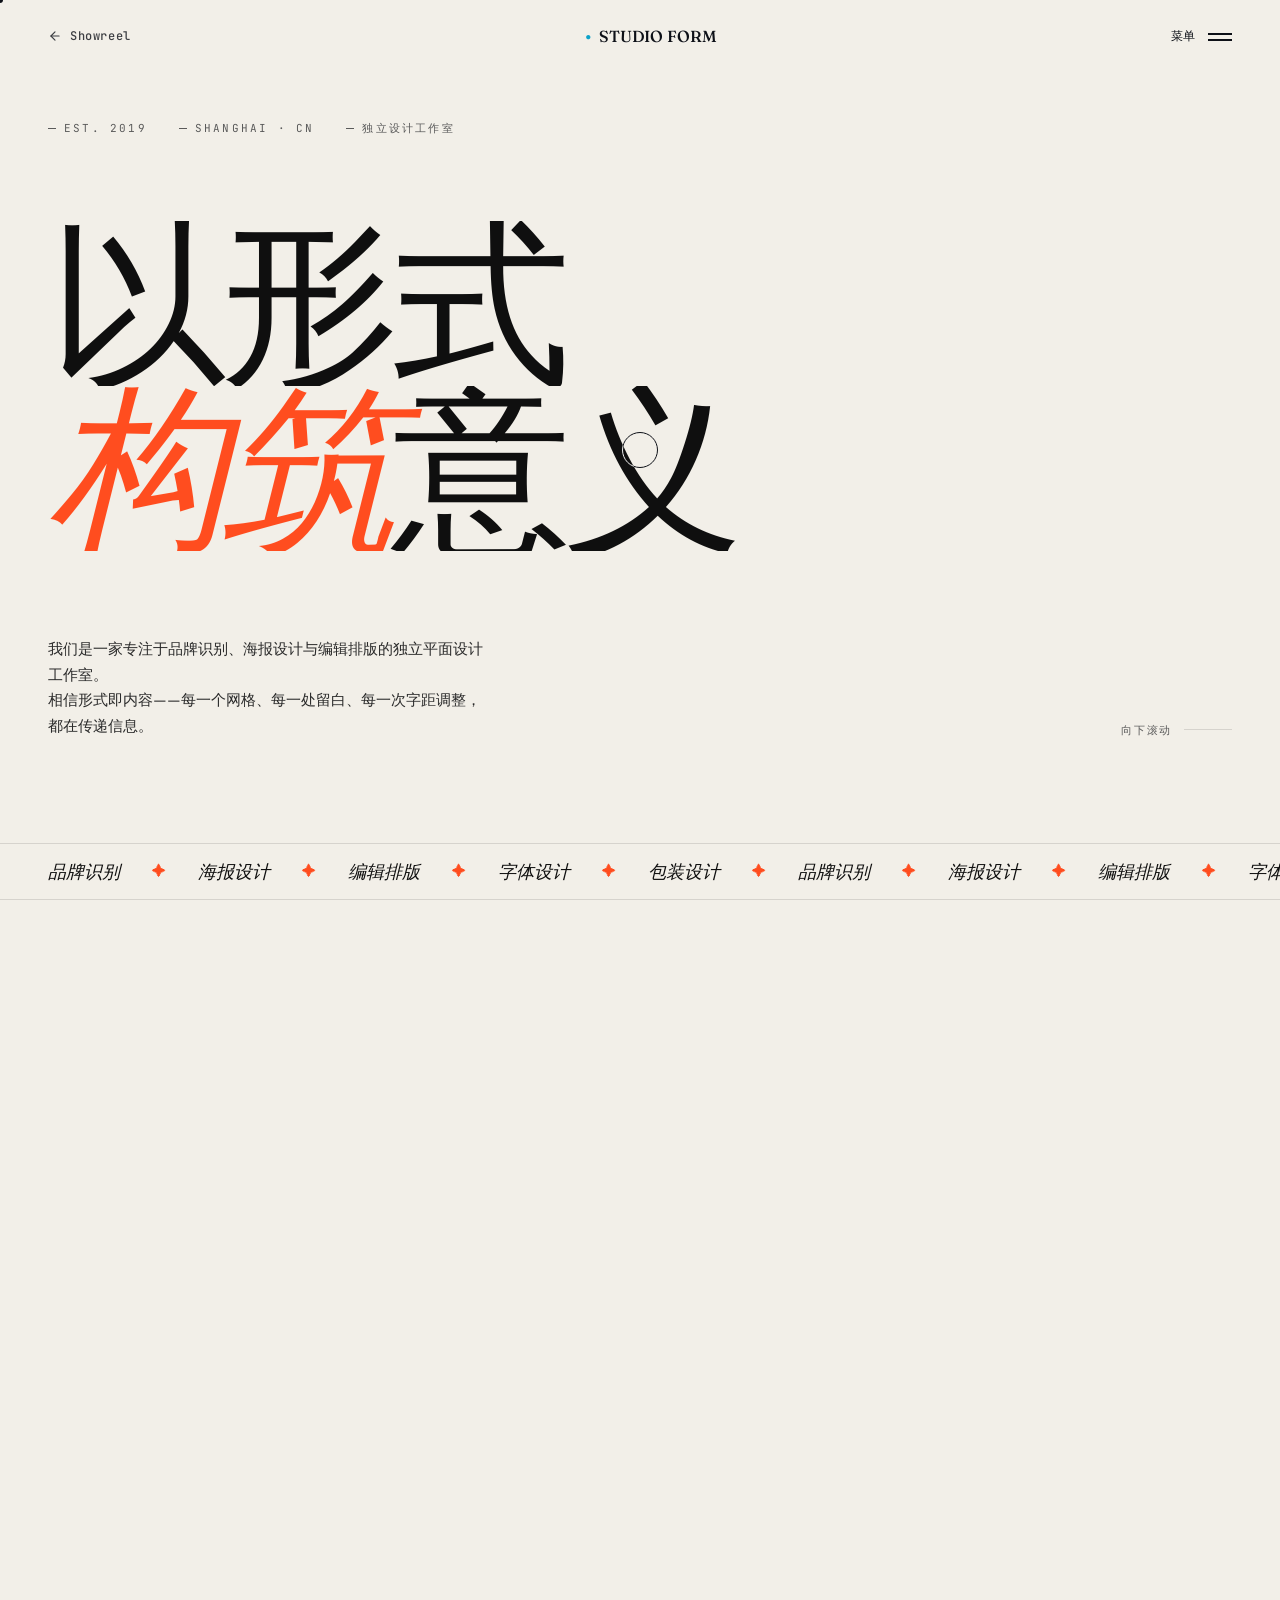
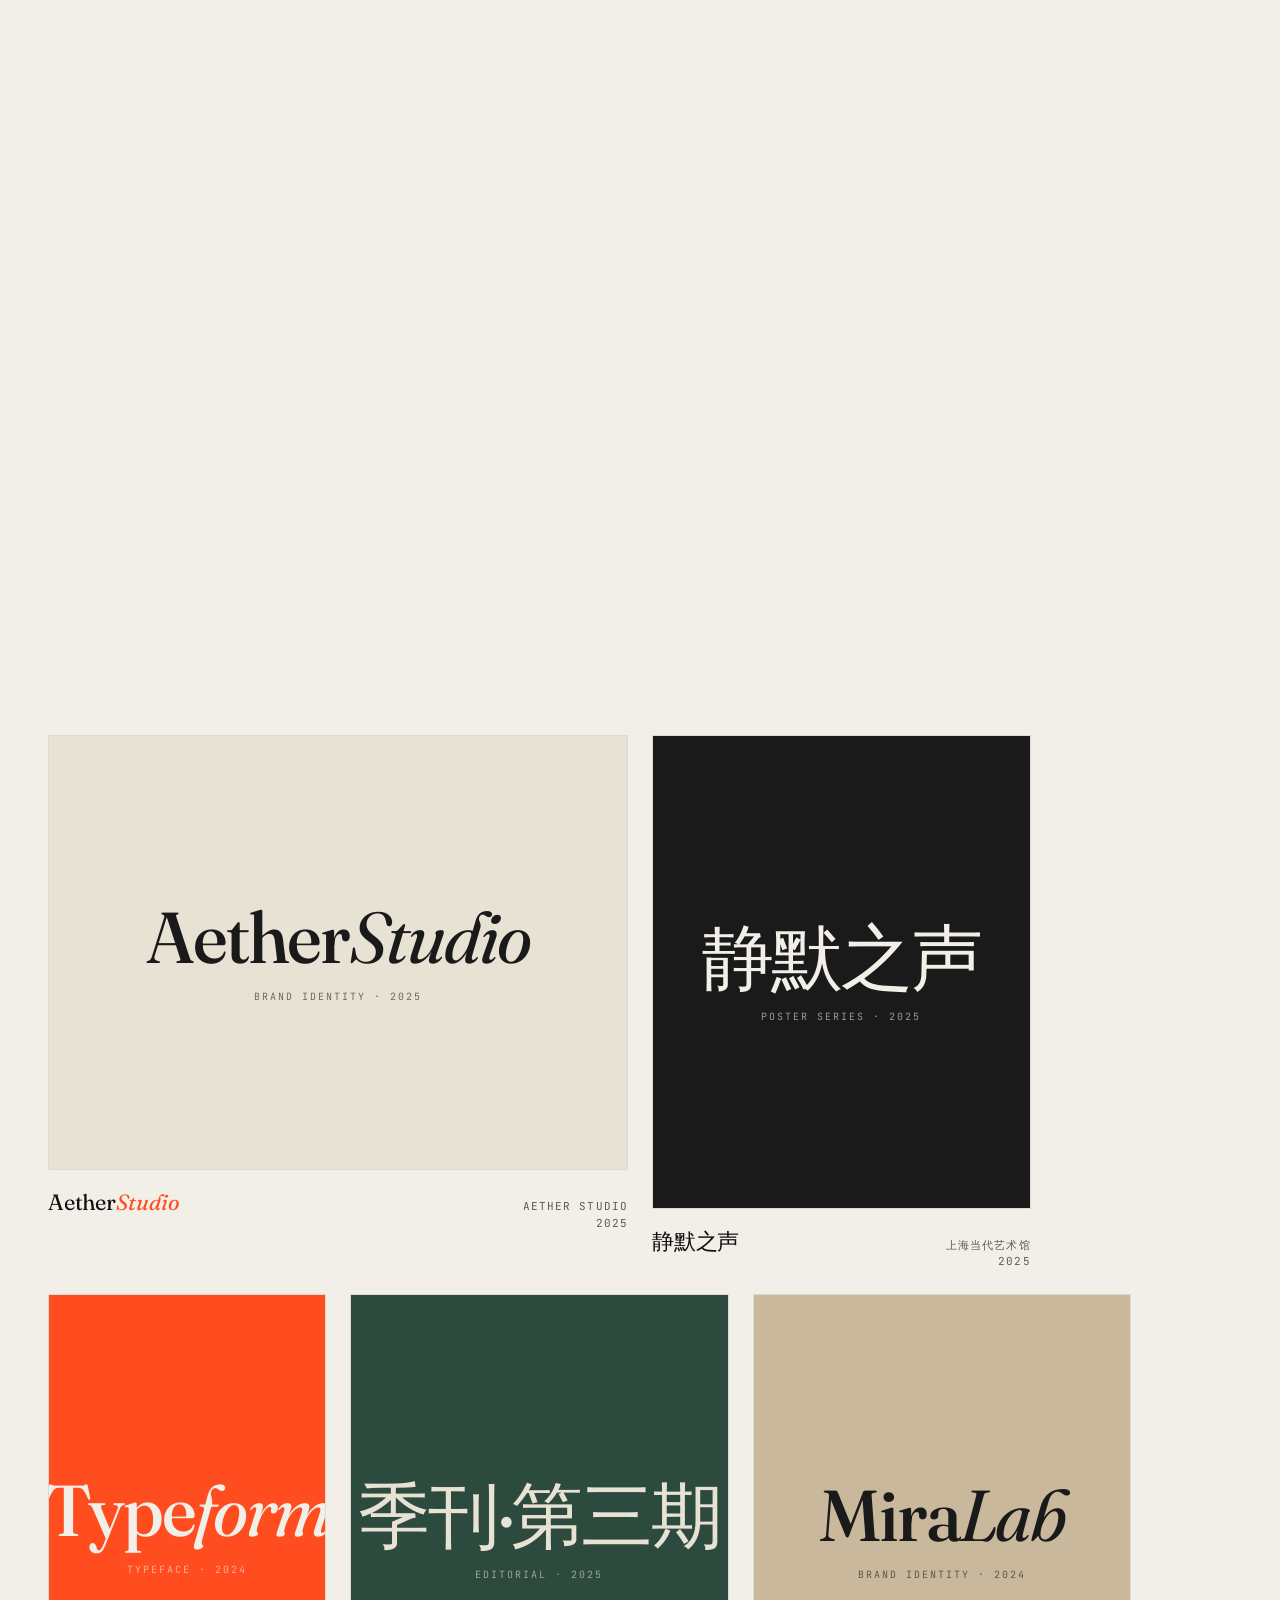
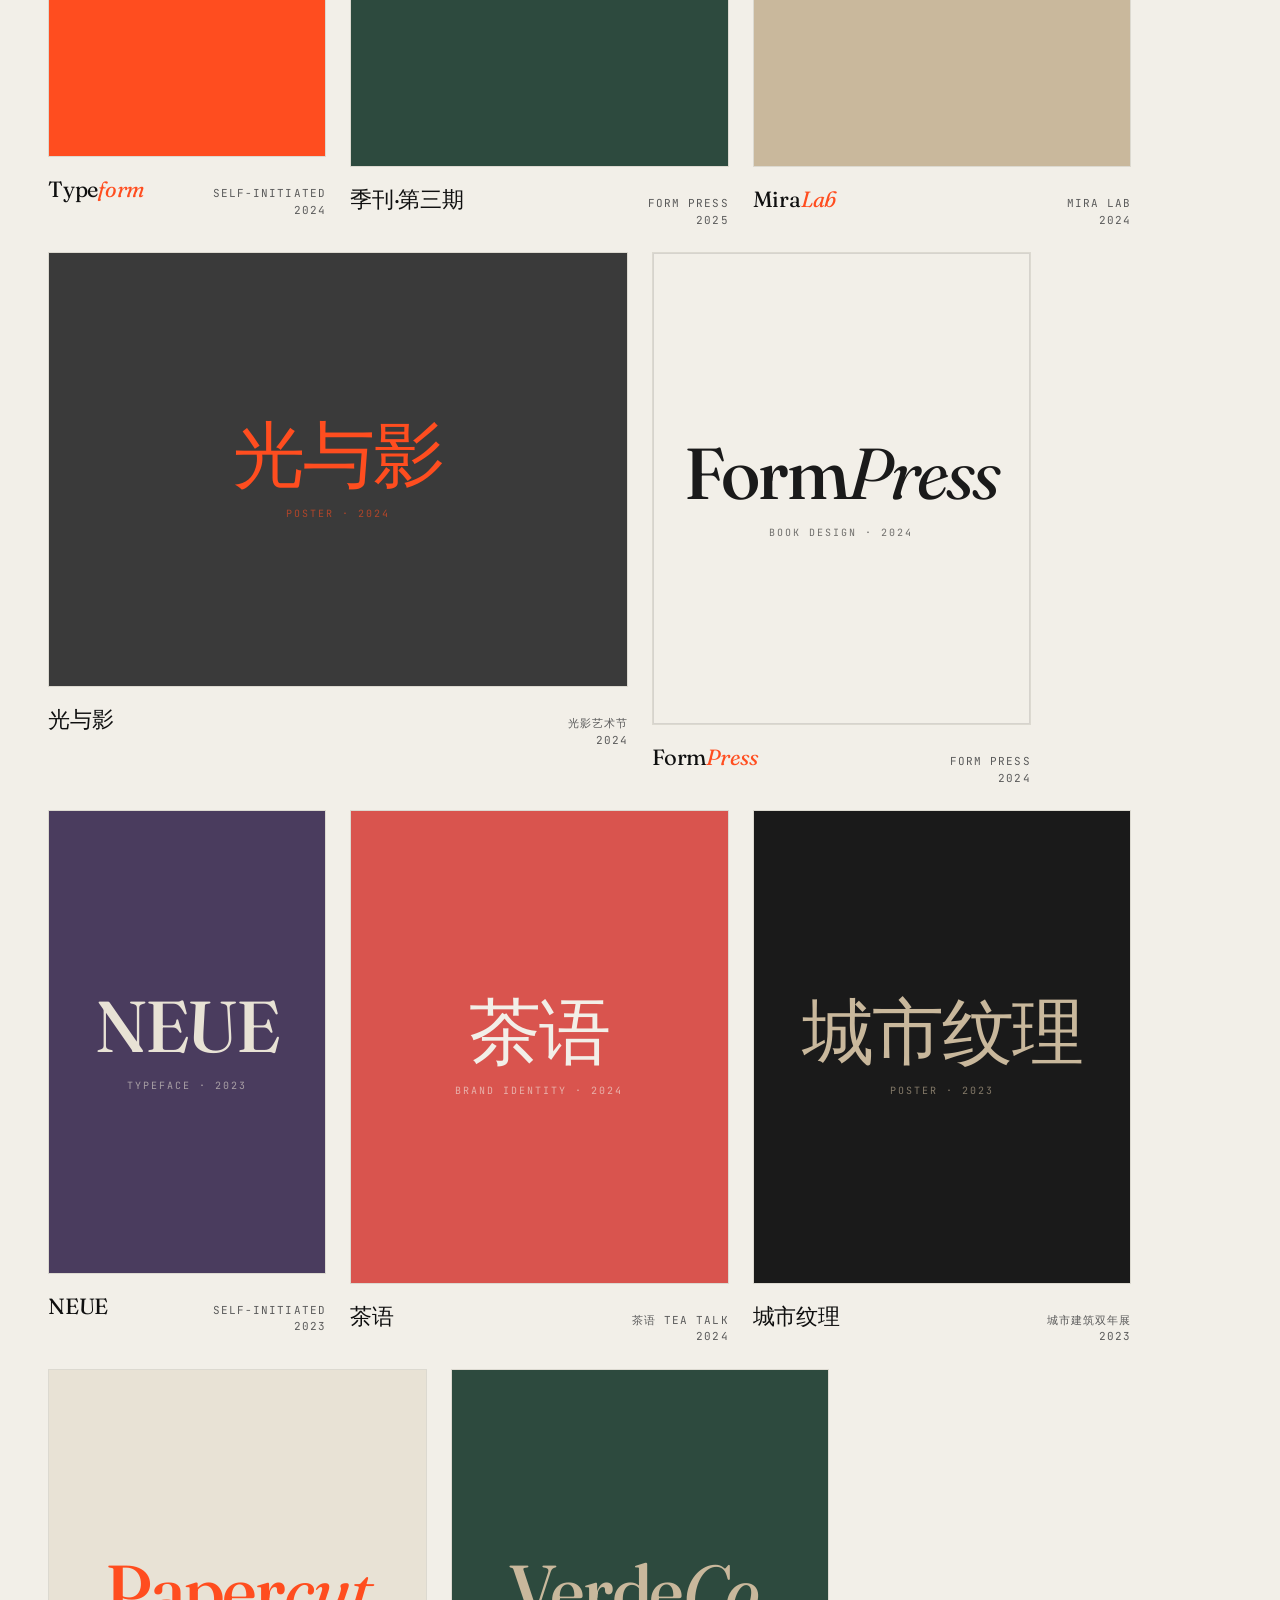
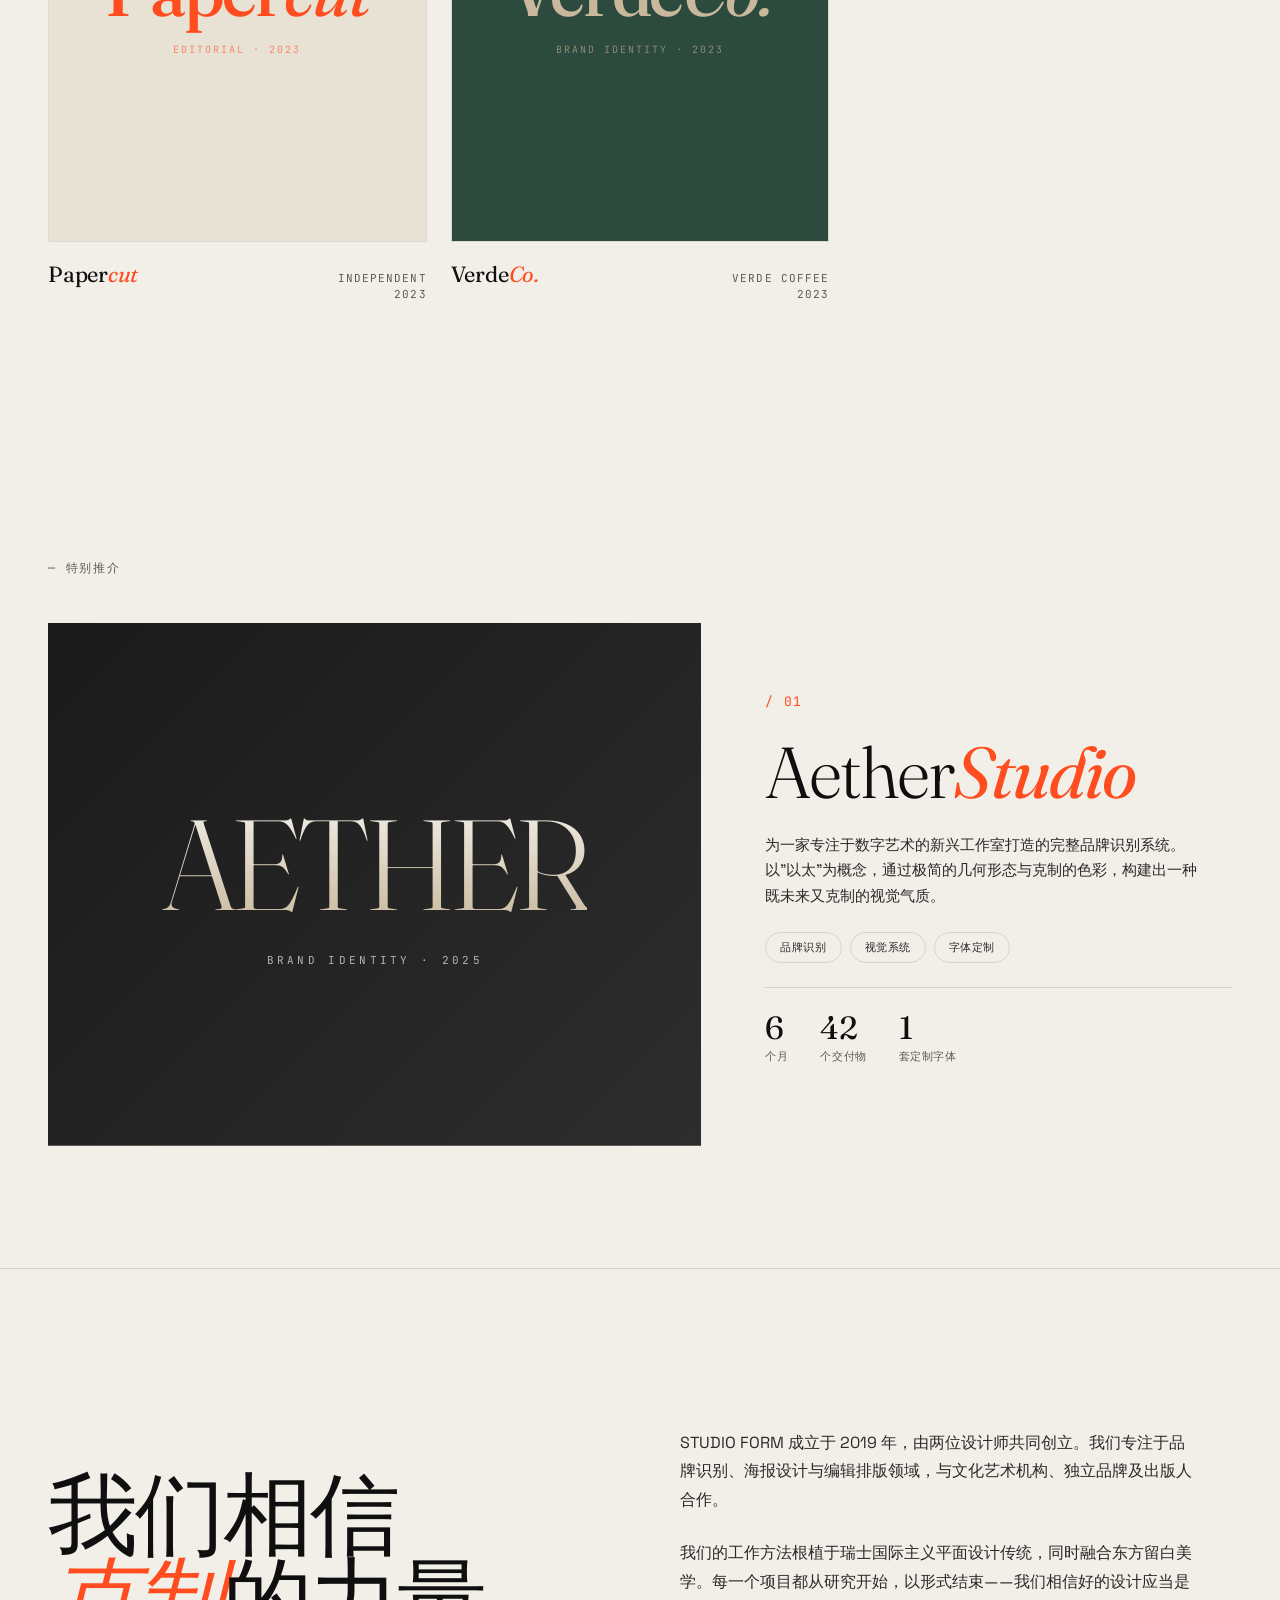
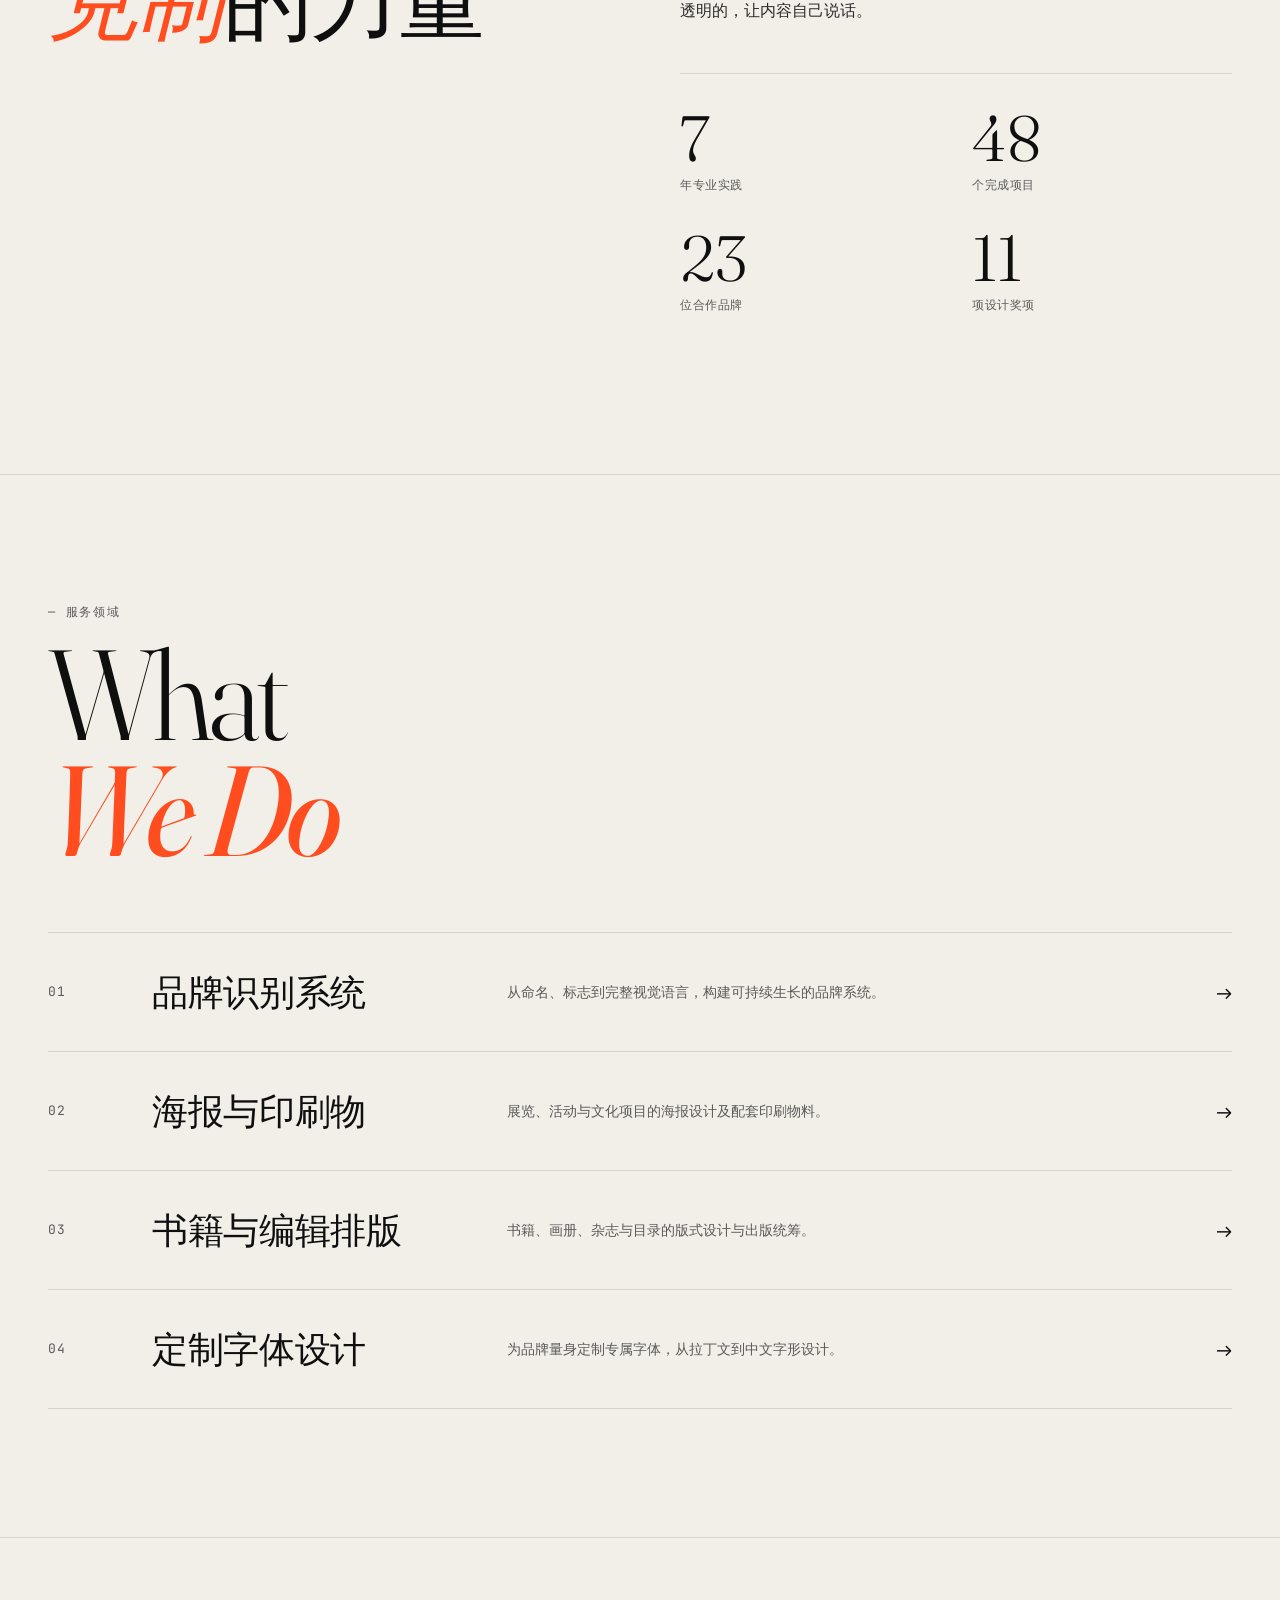
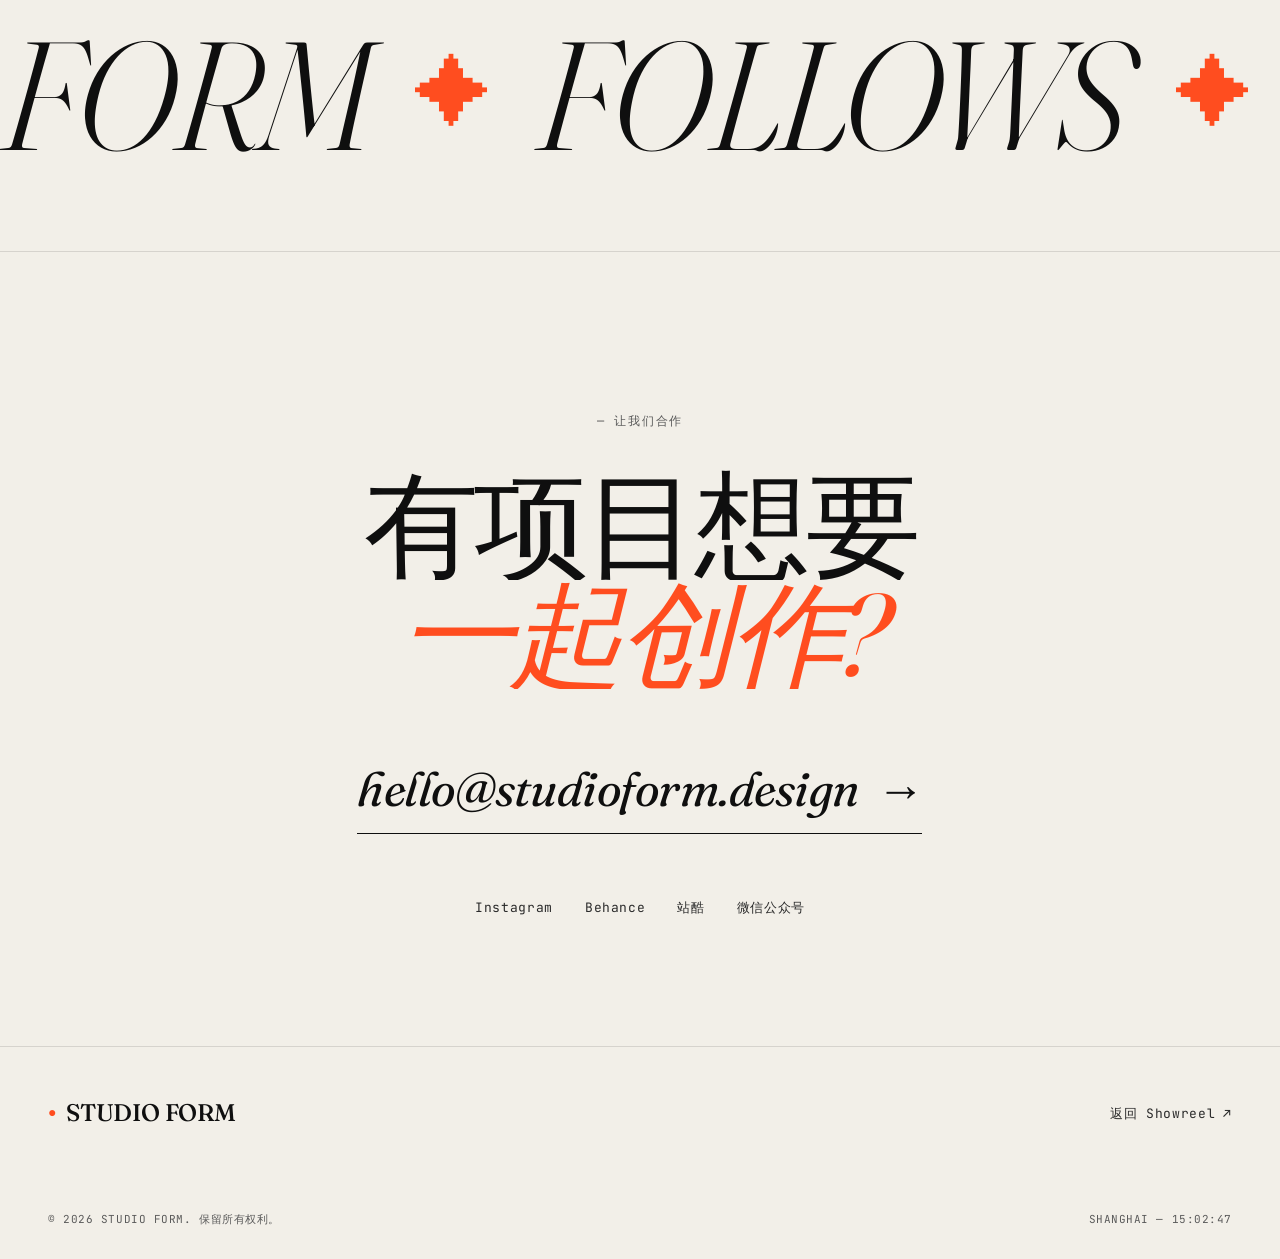
==== projects/02-graphic-design/index.html @ 30947cf0 "feat: add initial HTML structure and JavaScript for STUDIO FORM graphic design project" ====
<!DOCTYPE html>
<html lang="zh-CN">
<head>
  <meta charset="UTF-8">
  <meta name="viewport" content="width=device-width, initial-scale=1.0">
  <title>STUDIO FORM — 平面设计工作室</title>
  <meta name="description" content="STUDIO FORM 是一家专注于品牌识别、海报设计与编辑排版的独立平面设计工作室">

  <!-- Fonts -->
  <link rel="preconnect" href="https://fonts.googleapis.com">
  <link rel="preconnect" href="https://fonts.gstatic.com" crossorigin>
  <link href="https://fonts.googleapis.com/css2?family=Fraunces:ital,opsz,wght@0,9..144,300;0,9..144,400;0,9..144,500;0,9..144,600;0,9..144,700;0,9..144,900;1,9..144,400;1,9..144,500&family=Space+Grotesk:wght@300;400;500;600;700&family=JetBrains+Mono:wght@400;500&display=swap" rel="stylesheet">

  <!-- Styles -->
  <link rel="stylesheet" href="css/style.css">
</head>
<body>

  <!-- ============ Loader ============ -->
  <div class="loader" id="loader">
    <div class="loader__inner">
      <div class="loader__count" id="loaderCount">0</div>
      <div class="loader__label">STUDIO FORM</div>
    </div>
    <div class="loader__bar"><div class="loader__bar-fill" id="loaderBar"></div></div>
  </div>

  <!-- ============ Custom Cursor ============ -->
  <div class="cursor" id="cursor">
    <div class="cursor__dot"></div>
    <div class="cursor__ring" id="cursorRing"></div>
  </div>

  <!-- ============ Navigation ============ -->
  <nav class="nav" id="nav">
    <a href="../../index.html" class="nav__back" data-cursor="hover">
      <svg width="14" height="14" viewBox="0 0 24 24" fill="none" stroke="currentColor" stroke-width="2" stroke-linecap="round" stroke-linejoin="round">
        <path d="M19 12H5"/><path d="M12 19l-7-7 7-7"/>
      </svg>
      <span>Showreel</span>
    </a>
    <a href="#top" class="nav__logo" data-cursor="hover">
      <span class="nav__logo-mark">●</span>
      STUDIO FORM
    </a>
    <button class="nav__toggle" id="navToggle" data-cursor="hover" aria-label="菜单">
      <span class="nav__toggle-text" id="navToggleText">菜单</span>
      <span class="nav__toggle-icon">
        <span></span>
        <span></span>
      </span>
    </button>
  </nav>

  <!-- ============ Menu Overlay ============ -->
  <div class="menu" id="menu">
    <div class="menu__inner">
      <nav class="menu__nav">
        <a href="#top" class="menu__link" data-cursor="hover"><span class="menu__link-num">01</span><span class="menu__link-text">首页</span></a>
        <a href="#works" class="menu__link" data-cursor="hover"><span class="menu__link-num">02</span><span class="menu__link-text">作品</span></a>
        <a href="#about" class="menu__link" data-cursor="hover"><span class="menu__link-num">03</span><span class="menu__link-text">关于</span></a>
        <a href="#services" class="menu__link" data-cursor="hover"><span class="menu__link-num">04</span><span class="menu__link-text">服务</span></a>
        <a href="#contact" class="menu__link" data-cursor="hover"><span class="menu__link-num">05</span><span class="menu__link-text">联系</span></a>
      </nav>
      <div class="menu__footer">
        <div class="menu__col">
          <div class="menu__col-label">联系</div>
          <a href="mailto:hello@studioform.design" data-cursor="hover">hello@studioform.design</a>
          <a href="tel:+8613800000000" data-cursor="hover">+86 138 0000 0000</a>
        </div>
        <div class="menu__col">
          <div class="menu__col-label">社交</div>
          <a href="#" data-cursor="hover">Instagram</a>
          <a href="#" data-cursor="hover">Behance</a>
          <a href="#" data-cursor="hover">站酷</a>
        </div>
      </div>
    </div>
  </div>

  <main id="top">

    <!-- ============ Hero ============ -->
    <section class="hero">
      <div class="hero__meta">
        <span class="hero__meta-item">EST. 2019</span>
        <span class="hero__meta-item">SHANGHAI · CN</span>
        <span class="hero__meta-item">独立设计工作室</span>
      </div>
      <h1 class="hero__title">
        <span class="hero__line"><span class="reveal-text">以形式</span></span>
        <span class="hero__line"><span class="reveal-text"><em>构筑</em>意义</span></span>
      </h1>
      <div class="hero__bottom">
        <p class="hero__desc reveal-up">
          我们是一家专注于品牌识别、海报设计与编辑排版的独立平面设计工作室。<br>
          相信形式即内容——每一个网格、每一处留白、每一次字距调整，都在传递信息。
        </p>
        <div class="hero__scroll" data-cursor="hover">
          <span class="hero__scroll-text">向下滚动</span>
          <span class="hero__scroll-line"></span>
        </div>
      </div>
      <div class="hero__ticker">
        <div class="ticker__track">
          <span class="ticker__item">品牌识别</span><span class="ticker__dot">✦</span>
          <span class="ticker__item">海报设计</span><span class="ticker__dot">✦</span>
          <span class="ticker__item">编辑排版</span><span class="ticker__dot">✦</span>
          <span class="ticker__item">字体设计</span><span class="ticker__dot">✦</span>
          <span class="ticker__item">包装设计</span><span class="ticker__dot">✦</span>
          <span class="ticker__item">品牌识别</span><span class="ticker__dot">✦</span>
          <span class="ticker__item">海报设计</span><span class="ticker__dot">✦</span>
          <span class="ticker__item">编辑排版</span><span class="ticker__dot">✦</span>
          <span class="ticker__item">字体设计</span><span class="ticker__dot">✦</span>
          <span class="ticker__item">包装设计</span><span class="ticker__dot">✦</span>
        </div>
      </div>
    </section>

    <!-- ============ Intro / Manifesto ============ -->
    <section class="manifesto">
      <div class="manifesto__label reveal-up">— 设计宣言</div>
      <p class="manifesto__text">
        <span class="reveal-line">设计不是装饰，而是</span>
        <span class="reveal-line"><em>解决问题的过程</em>。</span>
        <span class="reveal-line">我们用克制的形式、精确的</span>
        <span class="reveal-line">排版与诚实的材料，</span>
        <span class="reveal-line">为每一个品牌找到</span>
        <span class="reveal-line">属于自己的<em>视觉语言</em>。</span>
      </p>
    </section>

    <!-- ============ Works ============ -->
    <section id="works" class="works">
      <div class="works__header">
        <div class="works__title-wrap">
          <span class="works__label reveal-up">— 精选作品</span>
          <h2 class="works__title reveal-up">Selected<br><em>Works</em></h2>
        </div>
        <div class="works__count reveal-up">
          <span class="works__count-num" data-count="48">0</span>
          <span class="works__count-label">个项目<br>2019—2026</span>
        </div>
      </div>

      <div class="filter-bar reveal-up">
        <button class="filter-btn active" data-filter="all" data-cursor="hover">全部 <span class="filter-btn__num">12</span></button>
        <button class="filter-btn" data-filter="branding" data-cursor="hover">品牌识别 <span class="filter-btn__num">4</span></button>
        <button class="filter-btn" data-filter="poster" data-cursor="hover">海报设计 <span class="filter-btn__num">3</span></button>
        <button class="filter-btn" data-filter="editorial" data-cursor="hover">编辑排版 <span class="filter-btn__num">3</span></button>
        <button class="filter-btn" data-filter="type" data-cursor="hover">字体设计 <span class="filter-btn__num">2</span></button>
      </div>

      <div class="works__grid" id="worksGrid">
        <!-- Cards injected by JS -->
      </div>
    </section>

    <!-- ============ Featured Project ============ -->
    <section class="featured">
      <div class="featured__label reveal-up">— 特别推介</div>
      <div class="featured__main">
        <div class="featured__visual reveal-up" data-parallax>
          <div class="featured__visual-inner" data-cursor="view">
            <span class="featured__visual-text">AETHER</span>
            <span class="featured__visual-sub">BRAND IDENTITY · 2025</span>
          </div>
        </div>
        <div class="featured__info">
          <span class="featured__num reveal-up">/ 01</span>
          <h3 class="featured__title reveal-up">Aether<em>Studio</em></h3>
          <p class="featured__desc reveal-up">
            为一家专注于数字艺术的新兴工作室打造的完整品牌识别系统。以"以太"为概念，通过极简的几何形态与克制的色彩，构建出一种既未来又克制的视觉气质。
          </p>
          <div class="featured__tags reveal-up">
            <span>品牌识别</span>
            <span>视觉系统</span>
            <span>字体定制</span>
          </div>
          <div class="featured__stats reveal-up">
            <div class="featured__stat">
              <span class="featured__stat-num" data-count="6">0</span>
              <span class="featured__stat-label">个月</span>
            </div>
            <div class="featured__stat">
              <span class="featured__stat-num" data-count="42">0</span>
              <span class="featured__stat-label">个交付物</span>
            </div>
            <div class="featured__stat">
              <span class="featured__stat-num" data-count="1">0</span>
              <span class="featured__stat-label">套定制字体</span>
            </div>
          </div>
        </div>
      </div>
    </section>

    <!-- ============ About ============ -->
    <section id="about" class="about">
      <div class="about__grid">
        <div class="about__left">
          <span class="about__label reveal-up">— 关于工作室</span>
          <h2 class="about__title reveal-up">我们相信<br><em>克制</em>的力量</h2>
        </div>
        <div class="about__right">
          <p class="about__text reveal-up">
            STUDIO FORM 成立于 2019 年，由两位设计师共同创立。我们专注于品牌识别、海报设计与编辑排版领域，与文化艺术机构、独立品牌及出版人合作。
          </p>
          <p class="about__text reveal-up">
            我们的工作方法根植于瑞士国际主义平面设计传统，同时融合东方留白美学。每一个项目都从研究开始，以形式结束——我们相信好的设计应当是透明的，让内容自己说话。
          </p>
          <div class="about__stats">
            <div class="about__stat reveal-up">
              <span class="about__stat-num" data-count="7">0</span>
              <span class="about__stat-label">年专业实践</span>
            </div>
            <div class="about__stat reveal-up">
              <span class="about__stat-num" data-count="48">0</span>
              <span class="about__stat-label">个完成项目</span>
            </div>
            <div class="about__stat reveal-up">
              <span class="about__stat-num" data-count="23">0</span>
              <span class="about__stat-label">位合作品牌</span>
            </div>
            <div class="about__stat reveal-up">
              <span class="about__stat-num" data-count="11">0</span>
              <span class="about__stat-label">项设计奖项</span>
            </div>
          </div>
        </div>
      </div>
    </section>

    <!-- ============ Services ============ -->
    <section id="services" class="services">
      <div class="services__header">
        <span class="services__label reveal-up">— 服务领域</span>
        <h2 class="services__title reveal-up">What<br><em>We Do</em></h2>
      </div>
      <div class="services__list">
        <div class="service-item reveal-up" data-cursor="hover">
          <span class="service-item__num">01</span>
          <h3 class="service-item__title">品牌识别系统</h3>
          <p class="service-item__desc">从命名、标志到完整视觉语言，构建可持续生长的品牌系统。</p>
          <span class="service-item__arrow">→</span>
        </div>
        <div class="service-item reveal-up" data-cursor="hover">
          <span class="service-item__num">02</span>
          <h3 class="service-item__title">海报与印刷物</h3>
          <p class="service-item__desc">展览、活动与文化项目的海报设计及配套印刷物料。</p>
          <span class="service-item__arrow">→</span>
        </div>
        <div class="service-item reveal-up" data-cursor="hover">
          <span class="service-item__num">03</span>
          <h3 class="service-item__title">书籍与编辑排版</h3>
          <p class="service-item__desc">书籍、画册、杂志与目录的版式设计与出版统筹。</p>
          <span class="service-item__arrow">→</span>
        </div>
        <div class="service-item reveal-up" data-cursor="hover">
          <span class="service-item__num">04</span>
          <h3 class="service-item__title">定制字体设计</h3>
          <p class="service-item__desc">为品牌量身定制专属字体，从拉丁文到中文字形设计。</p>
          <span class="service-item__arrow">→</span>
        </div>
      </div>
    </section>

    <!-- ============ Marquee Big ============ -->
    <section class="big-marquee">
      <div class="big-marquee__track">
        <span class="big-marquee__item">FORM</span>
        <span class="big-marquee__star">✦</span>
        <span class="big-marquee__item">FOLLOWS</span>
        <span class="big-marquee__star">✦</span>
        <span class="big-marquee__item">FUNCTION</span>
        <span class="big-marquee__star">✦</span>
        <span class="big-marquee__item">FORM</span>
        <span class="big-marquee__star">✦</span>
        <span class="big-marquee__item">FOLLOWS</span>
        <span class="big-marquee__star">✦</span>
        <span class="big-marquee__item">FUNCTION</span>
        <span class="big-marquee__star">✦</span>
      </div>
    </section>

    <!-- ============ Contact ============ -->
    <section id="contact" class="contact">
      <span class="contact__label reveal-up">— 让我们合作</span>
      <h2 class="contact__title">
        <span class="reveal-line">有项目想要</span>
        <span class="reveal-line"><em>一起创作?</em></span>
      </h2>
      <a href="mailto:hello@studioform.design" class="contact__email magnetic" data-cursor="hover" data-strength="0.3">
        hello@studioform.design
        <span class="contact__email-arrow">→</span>
      </a>
      <div class="contact__socials reveal-up">
        <a href="#" data-cursor="hover">Instagram</a>
        <a href="#" data-cursor="hover">Behance</a>
        <a href="#" data-cursor="hover">站酷</a>
        <a href="#" data-cursor="hover">微信公众号</a>
      </div>
    </section>

    <!-- ============ Footer ============ -->
    <footer class="footer">
      <div class="footer__top">
        <div class="footer__brand">
          <span class="footer__brand-mark">●</span>
          STUDIO FORM
        </div>
        <div class="footer__back">
          <a href="../../index.html" class="footer__back-link" data-cursor="hover">
            返回 Showreel
            <span>↗</span>
          </a>
        </div>
      </div>
      <div class="footer__bottom">
        <span>© 2026 STUDIO FORM. 保留所有权利。</span>
        <span class="footer__time" id="footerTime">SHANGHAI — 00:00</span>
      </div>
    </footer>

  </main>

  <!-- Scripts -->
  <script src="js/app.js"></script>
</body>
</html>
---- projects/02-graphic-design/css/style.css ----
/* ============================================
   Design Tokens — Editorial / Magazine Style
   ============================================ */
:root {
  /* Color — Warm paper palette */
  --paper:       #F2EFE8;
  --paper-2:     #EAE6DD;
  --paper-3:     #E1DDD2;
  --ink:         #0F0F0F;
  --ink-2:       #2A2A2A;
  --ink-3:       #5A5A5A;
  --muted:       #8A8A85;
  --line:        rgba(15,15,15,0.12);
  --line-soft:   rgba(15,15,15,0.06);
  --accent:      #FF4D1F;
  --accent-2:    #1A1A1A;

  /* Typography */
  --font-display: 'Fraunces', 'Times New Roman', serif;
  --font-sans:    'Space Grotesk', -apple-system, BlinkMacSystemFont, sans-serif;
  --font-mono:    'JetBrains Mono', 'SF Mono', monospace;

  /* Spacing */
  --sp-1: 4px;   --sp-2: 8px;   --sp-3: 12px;
  --sp-4: 16px;  --sp-5: 20px;  --sp-6: 24px;
  --sp-8: 32px;  --sp-10: 40px; --sp-12: 48px;
  --sp-16: 64px; --sp-20: 80px; --sp-24: 96px;
  --sp-32: 128px; --sp-40: 160px;

  /* Layout */
  --max-w: 1440px;
  --gutter: 48px;

  /* Motion */
  --ease-out:    cubic-bezier(0.22, 1, 0.36, 1);
  --ease-in-out: cubic-bezier(0.65, 0, 0.35, 1);
  --ease-expo:   cubic-bezier(0.16, 1, 0.3, 1);
  --dur-fast: 200ms;
  --dur-base: 400ms;
  --dur-slow: 700ms;
}

/* ============================================
   Reset & Base
   ============================================ */
*, *::before, *::after { box-sizing: border-box; margin: 0; padding: 0; }

html {
  scroll-behavior: smooth;
  -webkit-text-size-adjust: 100%;
  scrollbar-width: thin;
  scrollbar-color: var(--ink) var(--paper);
}

body {
  font-family: var(--font-sans);
  font-size: 16px;
  line-height: 1.5;
  color: var(--ink);
  background: var(--paper);
  -webkit-font-smoothing: antialiased;
  -moz-osx-font-smoothing: grayscale;
  overflow-x: hidden;
  cursor: none;
}

@media (max-width: 768px) {
  body { cursor: auto; }
}

::selection { background: var(--accent); color: var(--paper); }

::-webkit-scrollbar { width: 8px; }
::-webkit-scrollbar-track { background: var(--paper); }
::-webkit-scrollbar-thumb { background: var(--ink); }

a { color: inherit; text-decoration: none; }
img { max-width: 100%; height: auto; display: block; }
button { font-family: inherit; cursor: none; border: none; background: none; color: inherit; }
@media (max-width: 768px) { button { cursor: pointer; } }

em { font-style: italic; font-family: var(--font-display); font-weight: 400; }

/* ============================================
   Loader
   ============================================ */
.loader {
  position: fixed;
  inset: 0;
  z-index: 9999;
  background: var(--ink);
  color: var(--paper);
  display: flex;
  flex-direction: column;
  align-items: center;
  justify-content: center;
  gap: 32px;
  transition: transform 0.9s var(--ease-expo) 0.2s, opacity 0.4s ease 1.1s;
}
.loader.is-done {
  transform: translateY(-100%);
  opacity: 0;
  pointer-events: none;
}

.loader__inner {
  display: flex;
  flex-direction: column;
  align-items: center;
  gap: 12px;
}

.loader__count {
  font-family: var(--font-display);
  font-size: clamp(80px, 18vw, 200px);
  font-weight: 300;
  line-height: 0.9;
  letter-spacing: -0.04em;
  font-variant-numeric: tabular-nums;
}

.loader__label {
  font-family: var(--font-mono);
  font-size: 11px;
  letter-spacing: 0.3em;
  text-transform: uppercase;
  opacity: 0.6;
}

.loader__bar {
  width: min(280px, 60vw);
  height: 1px;
  background: rgba(242,239,232,0.2);
  overflow: hidden;
}
.loader__bar-fill {
  height: 100%;
  width: 0%;
  background: var(--paper);
  transition: width 0.1s linear;
}

/* ============================================
   Custom Cursor
   ============================================ */
.cursor {
  position: fixed;
  top: 0; left: 0;
  z-index: 9998;
  pointer-events: none;
  mix-blend-mode: difference;
}
@media (max-width: 768px) { .cursor { display: none; } }

.cursor__dot {
  position: absolute;
  width: 6px;
  height: 6px;
  background: #fff;
  border-radius: 50%;
  transform: translate(-50%, -50%);
  transition: width 0.25s var(--ease-out), height 0.25s var(--ease-out), opacity 0.25s ease;
}

.cursor__ring {
  position: absolute;
  width: 36px;
  height: 36px;
  border: 1px solid #fff;
  border-radius: 50%;
  transform: translate(-50%, -50%);
  transition: width 0.35s var(--ease-out), height 0.35s var(--ease-out), border-color 0.25s ease, background 0.25s ease;
}

.cursor.is-hover .cursor__dot { width: 0; height: 0; }
.cursor.is-hover .cursor__ring { width: 56px; height: 56px; background: rgba(255,255,255,0.1); }

.cursor.is-view .cursor__dot { width: 0; height: 0; }
.cursor.is-view .cursor__ring {
  width: 80px;
  height: 80px;
  background: #fff;
}
.cursor.is-view .cursor__ring::after {
  content: 'VIEW';
  position: absolute;
  inset: 0;
  display: flex;
  align-items: center;
  justify-content: center;
  font-family: var(--font-mono);
  font-size: 11px;
  letter-spacing: 0.15em;
  color: #000;
}

/* ============================================
   Navigation
   ============================================ */
.nav {
  position: fixed;
  top: 0; left: 0; right: 0;
  z-index: 100;
  display: flex;
  align-items: center;
  justify-content: space-between;
  padding: 24px var(--gutter);
  font-size: 13px;
  font-weight: 500;
  mix-blend-mode: difference;
  color: #fff;
  transition: transform 0.4s var(--ease-out);
}
.nav.is-hidden { transform: translateY(-100%); }

.nav__back {
  display: flex;
  align-items: center;
  gap: 8px;
  font-family: var(--font-mono);
  font-size: 12px;
  letter-spacing: 0.05em;
  opacity: 0.8;
  transition: opacity 0.2s ease;
}
.nav__back:hover { opacity: 1; }

.nav__logo {
  display: flex;
  align-items: center;
  gap: 8px;
  font-family: var(--font-display);
  font-size: 16px;
  font-weight: 500;
  letter-spacing: -0.01em;
}
.nav__logo-mark {
  font-size: 10px;
  color: var(--accent);
  transition: transform 0.6s var(--ease-out);
}
.nav__logo:hover .nav__logo-mark { transform: rotate(180deg); }

.nav__toggle {
  display: flex;
  align-items: center;
  gap: 12px;
  font-family: var(--font-mono);
  font-size: 12px;
  letter-spacing: 0.05em;
  color: #fff;
}
.nav__toggle-icon {
  position: relative;
  width: 24px;
  height: 12px;
}
.nav__toggle-icon span {
  position: absolute;
  left: 0;
  width: 100%;
  height: 1.5px;
  background: #fff;
  transition: transform 0.4s var(--ease-out), opacity 0.3s ease;
}
.nav__toggle-icon span:nth-child(1) { top: 3px; }
.nav__toggle-icon span:nth-child(2) { top: 9px; }

.nav__toggle.is-open .nav__toggle-icon span:nth-child(1) { transform: translateY(3px) rotate(45deg); }
.nav__toggle.is-open .nav__toggle-icon span:nth-child(2) { transform: translateY(-3px) rotate(-45deg); }

/* ============================================
   Menu Overlay
   ============================================ */
.menu {
  position: fixed;
  inset: 0;
  z-index: 90;
  background: var(--ink);
  color: var(--paper);
  display: flex;
  align-items: center;
  justify-content: center;
  clip-path: circle(0% at 100% 0%);
  transition: clip-path 0.8s var(--ease-expo);
}
.menu.is-open { clip-path: circle(150% at 100% 0%); }

.menu__inner {
  width: 100%;
  max-width: var(--max-w);
  padding: 0 var(--gutter);
  display: grid;
  grid-template-columns: 1fr 1fr;
  gap: 80px;
  align-items: center;
}

.menu__nav {
  display: flex;
  flex-direction: column;
  gap: 8px;
}

.menu__link {
  display: flex;
  align-items: baseline;
  gap: 24px;
  font-family: var(--font-display);
  font-size: clamp(40px, 7vw, 88px);
  font-weight: 400;
  line-height: 1.05;
  letter-spacing: -0.03em;
  color: var(--paper);
  overflow: hidden;
  transition: color 0.3s ease;
}
.menu__link-num {
  font-family: var(--font-mono);
  font-size: 14px;
  font-weight: 400;
  opacity: 0.4;
  letter-spacing: 0.05em;
}
.menu__link-text {
  display: inline-block;
  transition: transform 0.5s var(--ease-expo);
}
.menu__link:hover .menu__link-text {
  transform: translateX(24px);
  font-style: italic;
  color: var(--accent);
}

.menu__footer {
  display: flex;
  flex-direction: column;
  gap: 40px;
  padding-left: 40px;
  border-left: 1px solid rgba(242,239,232,0.15);
}
.menu__col { display: flex; flex-direction: column; gap: 8px; }
.menu__col-label {
  font-family: var(--font-mono);
  font-size: 11px;
  letter-spacing: 0.2em;
  text-transform: uppercase;
  opacity: 0.4;
  margin-bottom: 8px;
}
.menu__col a {
  font-size: 18px;
  opacity: 0.8;
  transition: opacity 0.2s ease, color 0.2s ease;
}
.menu__col a:hover { opacity: 1; color: var(--accent); }

@media (max-width: 768px) {
  .menu__inner { grid-template-columns: 1fr; gap: 40px; }
  .menu__footer { padding-left: 0; border-left: none; border-top: 1px solid rgba(242,239,232,0.15); padding-top: 32px; flex-direction: row; gap: 32px; }
  .menu__link { font-size: 44px; }
}

/* ============================================
   Hero
   ============================================ */
.hero {
  position: relative;
  min-height: 100vh;
  padding: 120px var(--gutter) 0;
  display: flex;
  flex-direction: column;
  justify-content: space-between;
  overflow: hidden;
}

.hero__meta {
  display: flex;
  gap: 32px;
  font-family: var(--font-mono);
  font-size: 11px;
  letter-spacing: 0.2em;
  text-transform: uppercase;
  color: var(--ink-3);
}
.hero__meta-item { position: relative; padding-left: 16px; }
.hero__meta-item::before {
  content: '';
  position: absolute;
  left: 0; top: 50%;
  width: 8px; height: 1px;
  background: var(--ink-3);
}

.hero__title {
  font-family: var(--font-display);
  font-size: clamp(64px, 14vw, 220px);
  font-weight: 300;
  line-height: 0.92;
  letter-spacing: -0.04em;
  margin: 60px 0;
}
.hero__line {
  display: block;
  overflow: hidden;
}
.hero__line .reveal-text {
  display: inline-block;
  transform: translateY(110%);
  transition: transform 1s var(--ease-expo);
}
.hero__line .reveal-text.is-visible { transform: translateY(0); }
.hero__title em { color: var(--accent); }

.hero__bottom {
  display: flex;
  justify-content: space-between;
  align-items: flex-end;
  gap: 40px;
  padding-bottom: 80px;
}

.hero__desc {
  max-width: 440px;
  font-size: 15px;
  line-height: 1.7;
  color: var(--ink-2);
}

.hero__scroll {
  display: flex;
  align-items: center;
  gap: 12px;
  font-family: var(--font-mono);
  font-size: 11px;
  letter-spacing: 0.15em;
  text-transform: uppercase;
  color: var(--ink-3);
}
.hero__scroll-line {
  position: relative;
  width: 48px;
  height: 1px;
  background: var(--line);
  overflow: hidden;
}
.hero__scroll-line::after {
  content: '';
  position: absolute;
  inset: 0;
  background: var(--ink);
  transform: translateX(-100%);
  animation: scrollLine 2s var(--ease-in-out) infinite;
}
@keyframes scrollLine {
  0% { transform: translateX(-100%); }
  50% { transform: translateX(0%); }
  100% { transform: translateX(100%); }
}

.hero__ticker {
  border-top: 1px solid var(--line);
  border-bottom: 1px solid var(--line);
  padding: 14px 0;
  overflow: hidden;
  margin: 0 calc(var(--gutter) * -1);
  padding-left: var(--gutter);
  padding-right: var(--gutter);
}
.ticker__track {
  display: flex;
  align-items: center;
  gap: 32px;
  white-space: nowrap;
  animation: ticker 30s linear infinite;
  font-family: var(--font-display);
  font-size: 18px;
  font-weight: 400;
}
.ticker__item { font-style: italic; }
.ticker__dot { color: var(--accent); font-size: 14px; }
@keyframes ticker {
  to { transform: translateX(-50%); }
}

@media (max-width: 768px) {
  .hero { padding: 100px 20px 0; }
  .hero__meta { flex-wrap: wrap; gap: 12px; }
  .hero__bottom { flex-direction: column; align-items: flex-start; padding-bottom: 40px; }
  .hero__desc { font-size: 14px; }
}

/* ============================================
   Manifesto
   ============================================ */
.manifesto {
  padding: var(--sp-40) var(--gutter);
  max-width: var(--max-w);
  margin: 0 auto;
}
.manifesto__label {
  font-family: var(--font-mono);
  font-size: 12px;
  letter-spacing: 0.15em;
  text-transform: uppercase;
  color: var(--ink-3);
  margin-bottom: 40px;
}
.manifesto__text {
  font-family: var(--font-display);
  font-size: clamp(28px, 5vw, 64px);
  font-weight: 300;
  line-height: 1.25;
  letter-spacing: -0.02em;
  max-width: 1100px;
}
.manifesto__text .reveal-line {
  display: block;
  overflow: hidden;
}
.manifesto__text .reveal-line > * { display: inline; }
.manifesto__text em { color: var(--accent); }

/* ============================================
   Reveal Animations (shared)
   ============================================ */
.reveal-up {
  opacity: 0;
  transform: translateY(40px);
  transition: opacity 0.8s var(--ease-expo), transform 0.8s var(--ease-expo);
}
.reveal-up.is-visible { opacity: 1; transform: translateY(0); }

.reveal-line {
  display: block;
  overflow: hidden;
}
.reveal-line > * { display: inline-block; }

/* ============================================
   Works
   ============================================ */
.works {
  padding: var(--sp-32) var(--gutter) var(--sp-32);
  max-width: var(--max-w);
  margin: 0 auto;
}

.works__header {
  display: flex;
  justify-content: space-between;
  align-items: flex-end;
  gap: 40px;
  margin-bottom: 64px;
}
.works__label {
  font-family: var(--font-mono);
  font-size: 12px;
  letter-spacing: 0.15em;
  text-transform: uppercase;
  color: var(--ink-3);
  display: block;
  margin-bottom: 24px;
}
.works__title {
  font-family: var(--font-display);
  font-size: clamp(56px, 10vw, 140px);
  font-weight: 300;
  line-height: 0.9;
  letter-spacing: -0.04em;
}
.works__title em { color: var(--accent); }

.works__count {
  text-align: right;
  display: flex;
  flex-direction: column;
  align-items: flex-end;
  gap: 8px;
}
.works__count-num {
  font-family: var(--font-display);
  font-size: clamp(48px, 8vw, 96px);
  font-weight: 300;
  line-height: 1;
  font-variant-numeric: tabular-nums;
}
.works__count-label {
  font-family: var(--font-mono);
  font-size: 11px;
  letter-spacing: 0.1em;
  text-transform: uppercase;
  color: var(--ink-3);
  text-align: right;
  line-height: 1.4;
}

.filter-bar {
  display: flex;
  flex-wrap: wrap;
  gap: 8px;
  margin-bottom: 48px;
  padding-bottom: 24px;
  border-bottom: 1px solid var(--line);
}
.filter-btn {
  display: inline-flex;
  align-items: center;
  gap: 8px;
  padding: 10px 18px;
  font-family: var(--font-sans);
  font-size: 13px;
  font-weight: 500;
  color: var(--ink-2);
  border: 1px solid var(--line);
  border-radius: 100px;
  transition: all 0.3s var(--ease-out);
}
.filter-btn__num {
  font-family: var(--font-mono);
  font-size: 10px;
  opacity: 0.5;
}
.filter-btn:hover { border-color: var(--ink); color: var(--ink); }
.filter-btn.active {
  background: var(--ink);
  color: var(--paper);
  border-color: var(--ink);
}
.filter-btn.active .filter-btn__num { opacity: 0.7; }

.works__grid {
  display: grid;
  grid-template-columns: repeat(12, 1fr);
  gap: 24px;
}

.work-card {
  position: relative;
  grid-column: span 4;
  cursor: none;
  opacity: 0;
  transform: translateY(30px);
  transition: opacity 0.6s var(--ease-expo), transform 0.6s var(--ease-expo);
}
.work-card.is-visible { opacity: 1; transform: translateY(0); }
.work-card.is-hidden { display: none; }

.work-card--wide { grid-column: span 6; }
.work-card--narrow { grid-column: span 3; }

@media (max-width: 1024px) {
  .work-card, .work-card--wide, .work-card--narrow { grid-column: span 6; }
}
@media (max-width: 640px) {
  .work-card, .work-card--wide, .work-card--narrow { grid-column: span 12; }
}

.work-card__visual {
  position: relative;
  width: 100%;
  aspect-ratio: 4 / 5;
  overflow: hidden;
  background: var(--paper-2);
  border: 1px solid var(--line-soft);
}
.work-card--wide .work-card__visual { aspect-ratio: 4 / 3; }
.work-card--narrow .work-card__visual { aspect-ratio: 3 / 5; }

.work-card__visual-inner {
  position: absolute;
  inset: 0;
  display: flex;
  flex-direction: column;
  align-items: center;
  justify-content: center;
  transition: transform 0.6s var(--ease-out);
  overflow: hidden;
}

.work-card__visual-text {
  font-family: var(--font-display);
  font-size: clamp(40px, 6vw, 72px);
  font-weight: 500;
  letter-spacing: -0.03em;
  line-height: 1;
  text-align: center;
  transition: transform 0.5s var(--ease-out);
}

.work-card__visual-sub {
  font-family: var(--font-mono);
  font-size: 10px;
  letter-spacing: 0.2em;
  text-transform: uppercase;
  margin-top: 16px;
  opacity: 0.6;
}

.work-card:hover .work-card__visual-inner { transform: scale(1.05); }
.work-card:hover .work-card__visual-text { transform: scale(1.08); }

.work-card__overlay {
  position: absolute;
  inset: 0;
  background: var(--ink);
  color: var(--paper);
  display: flex;
  align-items: center;
  justify-content: center;
  opacity: 0;
  transition: opacity 0.4s var(--ease-out);
  font-family: var(--font-mono);
  font-size: 12px;
  letter-spacing: 0.2em;
  text-transform: uppercase;
}
.work-card:hover .work-card__overlay { opacity: 1; }

.work-card__info {
  display: flex;
  justify-content: space-between;
  align-items: baseline;
  gap: 16px;
  padding-top: 16px;
}
.work-card__title {
  font-family: var(--font-display);
  font-size: 22px;
  font-weight: 400;
  letter-spacing: -0.01em;
}
.work-card__title em { color: var(--accent); }
.work-card__meta {
  font-family: var(--font-mono);
  font-size: 11px;
  letter-spacing: 0.1em;
  text-transform: uppercase;
  color: var(--ink-3);
  text-align: right;
  white-space: nowrap;
}

/* Visual variants */
.visual--1 { background: #E8E2D5; color: #1A1A1A; }
.visual--2 { background: #1A1A1A; color: #F2EFE8; }
.visual--3 { background: #FF4D1F; color: #F2EFE8; }
.visual--4 { background: #2D4A3E; color: #E8E2D5; }
.visual--5 { background: #C9B89C; color: #1A1A1A; }
.visual--6 { background: #3A3A3A; color: #FF4D1F; }
.visual--7 { background: #F2EFE8; color: #1A1A1A; border: 1px solid var(--line); }
.visual--8 { background: #4A3C5E; color: #E8E2D5; }
.visual--9 { background: #D9544E; color: #F2EFE8; }
.visual--10 { background: #1A1A1A; color: #C9B89C; }
.visual--11 { background: #E8E2D5; color: #FF4D1F; }
.visual--12 { background: #2D4A3E; color: #C9B89C; }

/* ============================================
   Featured
   ============================================ */
.featured {
  padding: var(--sp-32) var(--gutter);
  max-width: var(--max-w);
  margin: 0 auto;
}
.featured__label {
  font-family: var(--font-mono);
  font-size: 12px;
  letter-spacing: 0.15em;
  text-transform: uppercase;
  color: var(--ink-3);
  margin-bottom: 40px;
}
.featured__main {
  display: grid;
  grid-template-columns: 1.4fr 1fr;
  gap: 64px;
  align-items: center;
}
@media (max-width: 900px) {
  .featured__main { grid-template-columns: 1fr; gap: 40px; }
}

.featured__visual {
  position: relative;
  width: 100%;
  aspect-ratio: 5 / 4;
  overflow: hidden;
  background: var(--ink);
  will-change: transform;
}
.featured__visual-inner {
  position: absolute;
  inset: 0;
  display: flex;
  flex-direction: column;
  align-items: center;
  justify-content: center;
  background: linear-gradient(135deg, #1A1A1A 0%, #2D2D2D 100%);
  color: var(--paper);
  transition: transform 0.6s var(--ease-out);
}
.featured__visual-inner:hover { transform: scale(1.03); }
.featured__visual-text {
  font-family: var(--font-display);
  font-size: clamp(60px, 10vw, 140px);
  font-weight: 300;
  letter-spacing: -0.04em;
  line-height: 1;
  background: linear-gradient(180deg, #F2EFE8 0%, #C9B89C 100%);
  -webkit-background-clip: text;
  background-clip: text;
  -webkit-text-fill-color: transparent;
}
.featured__visual-sub {
  font-family: var(--font-mono);
  font-size: 11px;
  letter-spacing: 0.3em;
  text-transform: uppercase;
  margin-top: 24px;
  opacity: 0.7;
}

.featured__info { display: flex; flex-direction: column; gap: 24px; }
.featured__num {
  font-family: var(--font-mono);
  font-size: 13px;
  letter-spacing: 0.1em;
  color: var(--accent);
}
.featured__title {
  font-family: var(--font-display);
  font-size: clamp(40px, 6vw, 72px);
  font-weight: 300;
  line-height: 1;
  letter-spacing: -0.03em;
}
.featured__title em { color: var(--accent); }
.featured__desc {
  font-size: 15px;
  line-height: 1.7;
  color: var(--ink-2);
  max-width: 440px;
}
.featured__tags {
  display: flex;
  flex-wrap: wrap;
  gap: 8px;
}
.featured__tags span {
  padding: 6px 14px;
  font-family: var(--font-mono);
  font-size: 11px;
  letter-spacing: 0.05em;
  border: 1px solid var(--line);
  border-radius: 100px;
  color: var(--ink-2);
}
.featured__stats {
  display: flex;
  gap: 32px;
  padding-top: 24px;
  border-top: 1px solid var(--line);
}
.featured__stat { display: flex; flex-direction: column; gap: 4px; }
.featured__stat-num {
  font-family: var(--font-display);
  font-size: 32px;
  font-weight: 400;
  line-height: 1;
  font-variant-numeric: tabular-nums;
}
.featured__stat-label {
  font-family: var(--font-mono);
  font-size: 11px;
  letter-spacing: 0.05em;
  color: var(--ink-3);
}

/* ============================================
   About
   ============================================ */
.about {
  padding: var(--sp-40) var(--gutter);
  max-width: var(--max-w);
  margin: 0 auto;
  border-top: 1px solid var(--line);
}
.about__grid {
  display: grid;
  grid-template-columns: 1fr 1fr;
  gap: 80px;
}
@media (max-width: 900px) {
  .about__grid { grid-template-columns: 1fr; gap: 40px; }
}
.about__label {
  font-family: var(--font-mono);
  font-size: 12px;
  letter-spacing: 0.15em;
  text-transform: uppercase;
  color: var(--ink-3);
  display: block;
  margin-bottom: 24px;
}
.about__title {
  font-family: var(--font-display);
  font-size: clamp(40px, 7vw, 96px);
  font-weight: 300;
  line-height: 0.95;
  letter-spacing: -0.03em;
}
.about__title em { color: var(--accent); }
.about__text {
  font-size: 16px;
  line-height: 1.8;
  color: var(--ink-2);
  margin-bottom: 24px;
  max-width: 520px;
}
.about__stats {
  display: grid;
  grid-template-columns: 1fr 1fr;
  gap: 32px;
  margin-top: 48px;
  padding-top: 32px;
  border-top: 1px solid var(--line);
}
.about__stat { display: flex; flex-direction: column; gap: 6px; }
.about__stat-num {
  font-family: var(--font-display);
  font-size: clamp(40px, 5vw, 64px);
  font-weight: 300;
  line-height: 1;
  font-variant-numeric: tabular-nums;
}
.about__stat-label {
  font-family: var(--font-mono);
  font-size: 12px;
  letter-spacing: 0.05em;
  color: var(--ink-3);
}

/* ============================================
   Services
   ============================================ */
.services {
  padding: var(--sp-32) var(--gutter);
  max-width: var(--max-w);
  margin: 0 auto;
  border-top: 1px solid var(--line);
}
.services__header {
  display: flex;
  flex-direction: column;
  gap: 16px;
  margin-bottom: 64px;
}
.services__label {
  font-family: var(--font-mono);
  font-size: 12px;
  letter-spacing: 0.15em;
  text-transform: uppercase;
  color: var(--ink-3);
}
.services__title {
  font-family: var(--font-display);
  font-size: clamp(56px, 10vw, 140px);
  font-weight: 300;
  line-height: 0.9;
  letter-spacing: -0.04em;
}
.services__title em { color: var(--accent); }

.services__list {
  display: flex;
  flex-direction: column;
  border-top: 1px solid var(--line);
}
.service-item {
  display: grid;
  grid-template-columns: 80px 1fr 2fr 40px;
  align-items: center;
  gap: 24px;
  padding: 32px 0;
  border-bottom: 1px solid var(--line);
  transition: padding 0.4s var(--ease-out);
  position: relative;
}
.service-item::before {
  content: '';
  position: absolute;
  left: 0; right: 0; top: 0;
  height: 0;
  background: var(--ink);
  z-index: -1;
  transition: height 0.4s var(--ease-out);
}
.service-item:hover { padding-left: 24px; padding-right: 24px; color: var(--paper); }
.service-item:hover::before { height: 100%; }
.service-item:hover .service-item__num { color: var(--accent); }
.service-item:hover .service-item__arrow { transform: translateX(8px); color: var(--accent); }

.service-item__num {
  font-family: var(--font-mono);
  font-size: 13px;
  letter-spacing: 0.05em;
  color: var(--ink-3);
  transition: color 0.3s ease;
}
.service-item__title {
  font-family: var(--font-display);
  font-size: clamp(24px, 3vw, 36px);
  font-weight: 400;
  letter-spacing: -0.01em;
}
.service-item__desc {
  font-size: 14px;
  line-height: 1.6;
  color: var(--ink-3);
  transition: color 0.3s ease;
}
.service-item:hover .service-item__desc { color: rgba(242,239,232,0.7); }
.service-item__arrow {
  font-size: 20px;
  text-align: right;
  transition: transform 0.4s var(--ease-out), color 0.3s ease;
}

@media (max-width: 768px) {
  .service-item { grid-template-columns: 40px 1fr 24px; gap: 16px; }
  .service-item__desc { display: none; }
}

/* ============================================
   Big Marquee
   ============================================ */
.big-marquee {
  padding: var(--sp-20) 0;
  overflow: hidden;
  border-top: 1px solid var(--line);
  border-bottom: 1px solid var(--line);
  background: var(--paper);
}
.big-marquee__track {
  display: flex;
  align-items: center;
  gap: 48px;
  white-space: nowrap;
  animation: ticker 25s linear infinite;
  font-family: var(--font-display);
  font-size: clamp(60px, 12vw, 180px);
  font-weight: 300;
  letter-spacing: -0.03em;
  line-height: 1;
}
.big-marquee__item { font-style: italic; }
.big-marquee__star { color: var(--accent); font-size: 0.5em; }

/* ============================================
   Contact
   ============================================ */
.contact {
  padding: var(--sp-40) var(--gutter) var(--sp-32);
  max-width: var(--max-w);
  margin: 0 auto;
  text-align: center;
}
.contact__label {
  font-family: var(--font-mono);
  font-size: 12px;
  letter-spacing: 0.15em;
  text-transform: uppercase;
  color: var(--ink-3);
  display: block;
  margin-bottom: 40px;
}
.contact__title {
  font-family: var(--font-display);
  font-size: clamp(48px, 9vw, 128px);
  font-weight: 300;
  line-height: 0.95;
  letter-spacing: -0.04em;
  margin-bottom: 64px;
}
.contact__title em { color: var(--accent); }
.contact__title .reveal-line { display: block; overflow: hidden; }

.contact__email {
  display: inline-flex;
  align-items: center;
  gap: 16px;
  font-family: var(--font-display);
  font-size: clamp(24px, 4vw, 48px);
  font-weight: 400;
  font-style: italic;
  letter-spacing: -0.01em;
  padding-bottom: 8px;
  border-bottom: 1px solid var(--ink);
  transition: color 0.3s ease, border-color 0.3s ease;
  will-change: transform;
}
.contact__email:hover { color: var(--accent); border-color: var(--accent); }
.contact__email-arrow {
  display: inline-block;
  transition: transform 0.4s var(--ease-out);
}
.contact__email:hover .contact__email-arrow { transform: translate(8px, -8px); }

.contact__socials {
  display: flex;
  justify-content: center;
  flex-wrap: wrap;
  gap: 32px;
  margin-top: 64px;
  font-family: var(--font-mono);
  font-size: 13px;
  letter-spacing: 0.05em;
}
.contact__socials a {
  position: relative;
  color: var(--ink-2);
  transition: color 0.2s ease;
}
.contact__socials a::after {
  content: '';
  position: absolute;
  left: 0; bottom: -2px;
  width: 0; height: 1px;
  background: var(--accent);
  transition: width 0.3s var(--ease-out);
}
.contact__socials a:hover { color: var(--accent); }
.contact__socials a:hover::after { width: 100%; }

/* ============================================
   Footer
   ============================================ */
.footer {
  padding: 48px var(--gutter) 32px;
  max-width: var(--max-w);
  margin: 0 auto;
  border-top: 1px solid var(--line);
}
.footer__top {
  display: flex;
  justify-content: space-between;
  align-items: center;
  margin-bottom: 80px;
}
.footer__brand {
  display: flex;
  align-items: center;
  gap: 10px;
  font-family: var(--font-display);
  font-size: 24px;
  font-weight: 500;
  letter-spacing: -0.01em;
}
.footer__brand-mark { color: var(--accent); font-size: 14px; }
.footer__back-link {
  display: inline-flex;
  align-items: center;
  gap: 8px;
  font-family: var(--font-mono);
  font-size: 13px;
  letter-spacing: 0.05em;
  color: var(--ink-2);
  transition: color 0.2s ease;
}
.footer__back-link:hover { color: var(--accent); }
.footer__back-link span { transition: transform 0.3s var(--ease-out); }
.footer__back-link:hover span { transform: translate(4px, -4px); }

.footer__bottom {
  display: flex;
  justify-content: space-between;
  align-items: center;
  font-family: var(--font-mono);
  font-size: 11px;
  letter-spacing: 0.05em;
  color: var(--ink-3);
}
.footer__time { font-variant-numeric: tabular-nums; }

@media (max-width: 768px) {
  .footer__top { flex-direction: column; gap: 24px; align-items: flex-start; margin-bottom: 48px; }
  .footer__bottom { flex-direction: column; gap: 12px; align-items: flex-start; }
}

/* ============================================
   Responsive
   ============================================ */
@media (max-width: 768px) {
  :root { --gutter: 20px; }
  .nav { padding: 16px 20px; }
  .nav__back span { display: none; }
  .manifesto { padding: 80px 20px; }
  .works { padding: 80px 20px; }
  .works__header { flex-direction: column; align-items: flex-start; gap: 24px; }
  .works__count { text-align: left; align-items: flex-start; }
  .works__count-label { text-align: left; }
  .featured { padding: 80px 20px; }
  .about { padding: 80px 20px; }
  .about__stats { grid-template-columns: 1fr 1fr; gap: 24px; }
  .services { padding: 80px 20px; }
  .contact { padding: 80px 20px; }
  .footer { padding: 32px 20px 24px; }
}

/* Reduced motion */
@media (prefers-reduced-motion: reduce) {
  *, *::before, *::after {
    animation-duration: 0.01ms !important;
    transition-duration: 0.01ms !important;
  }
}
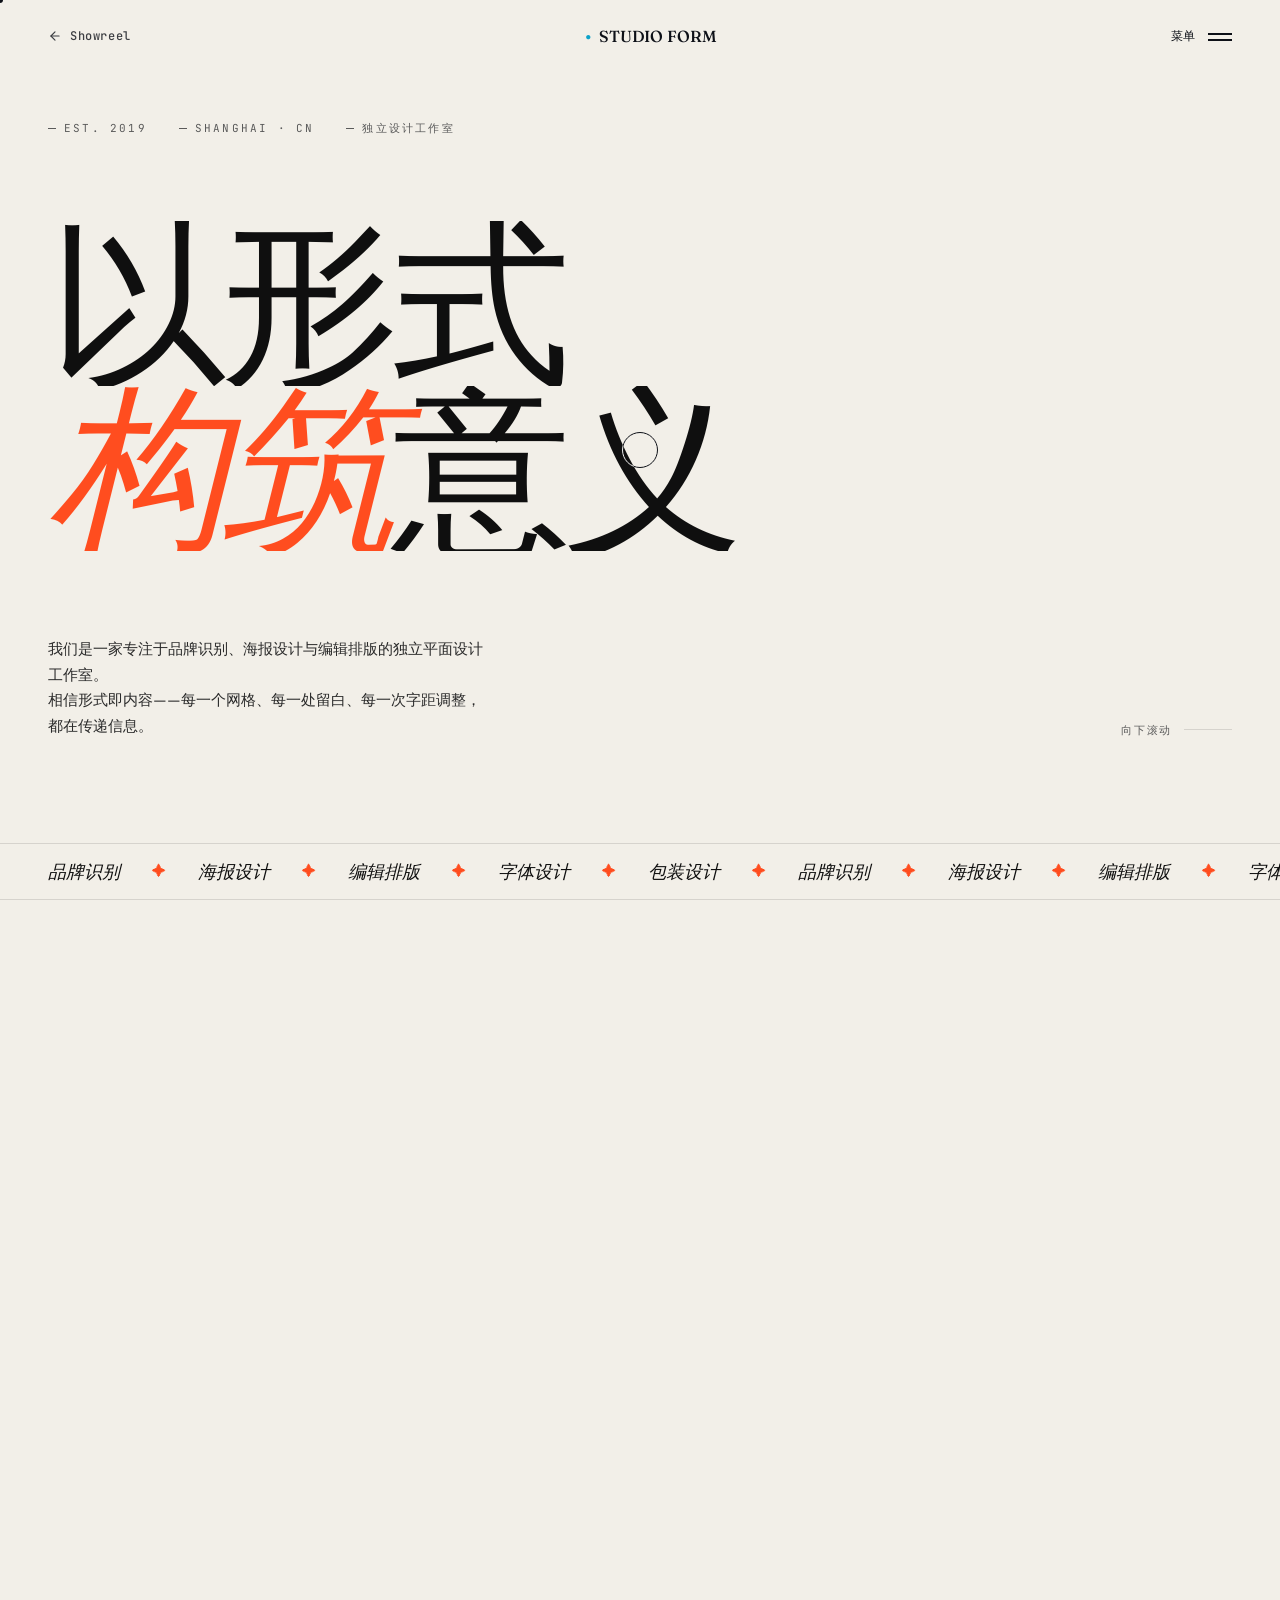
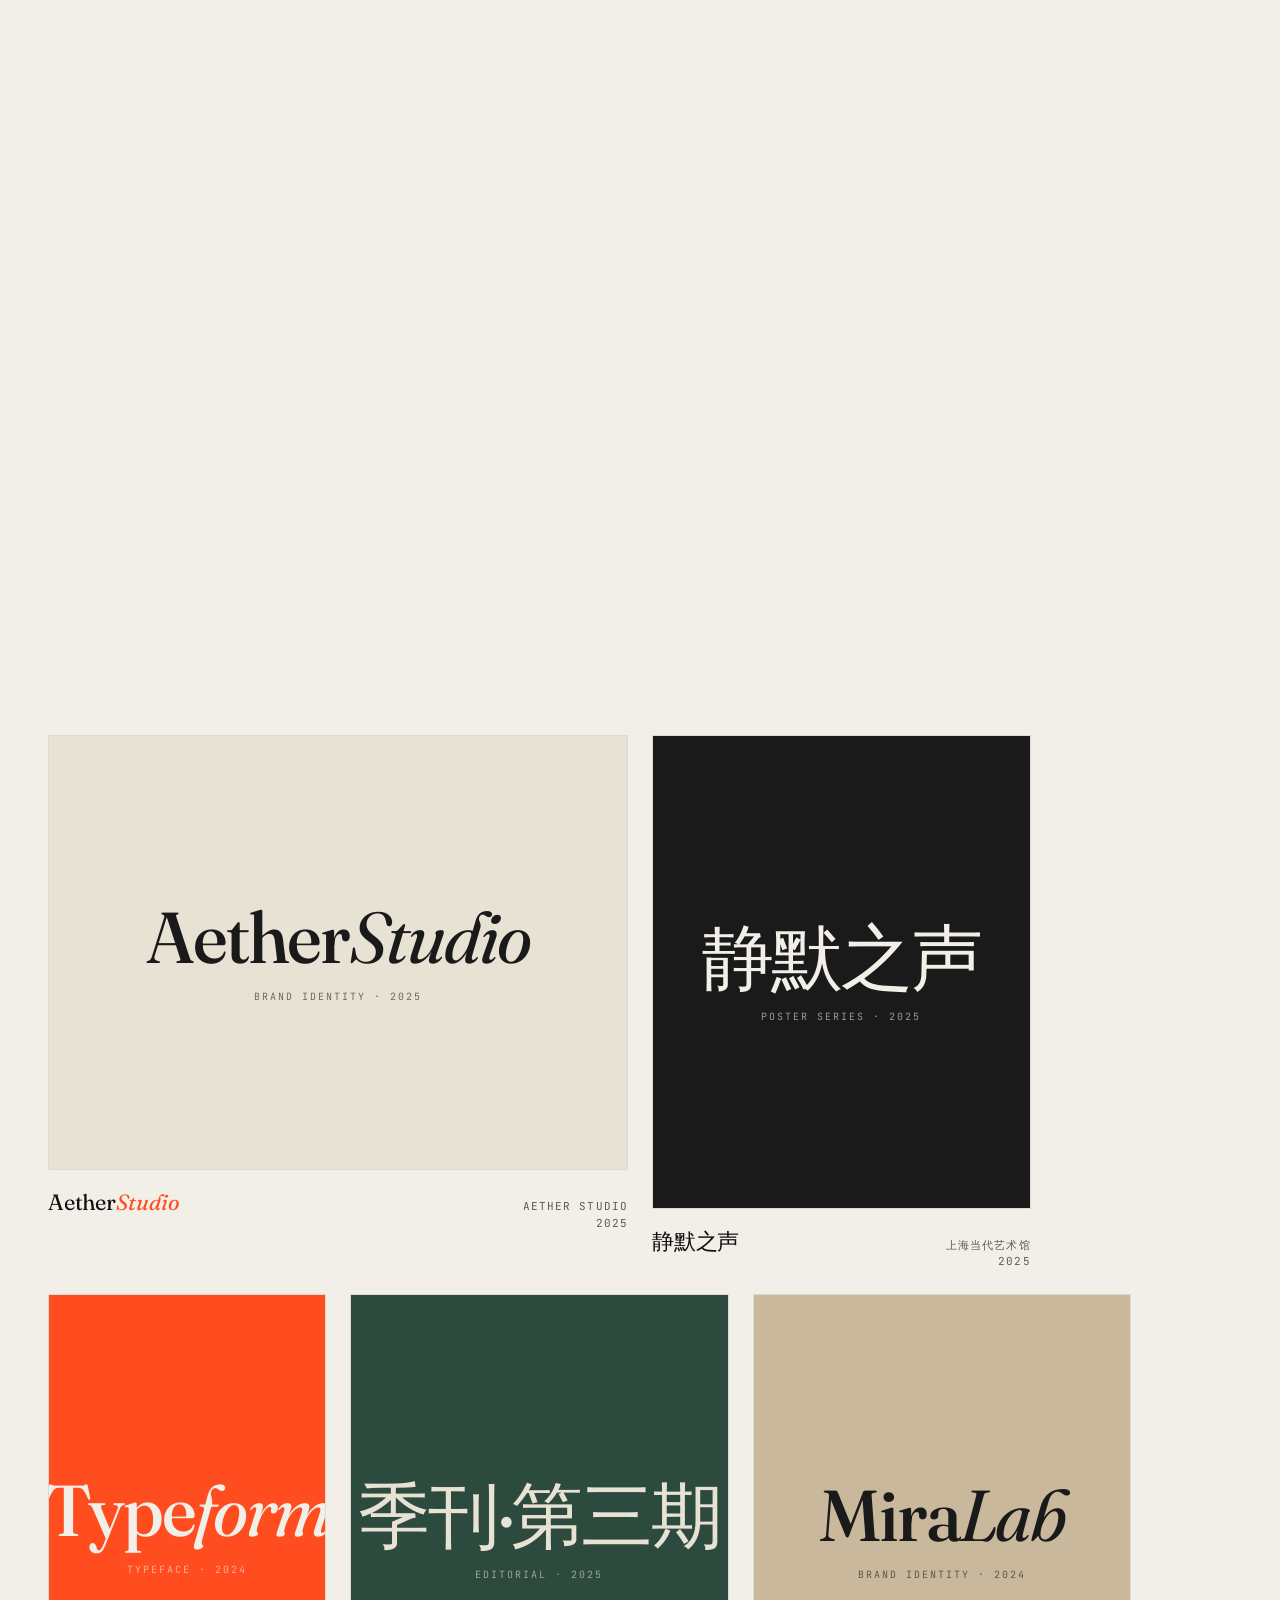
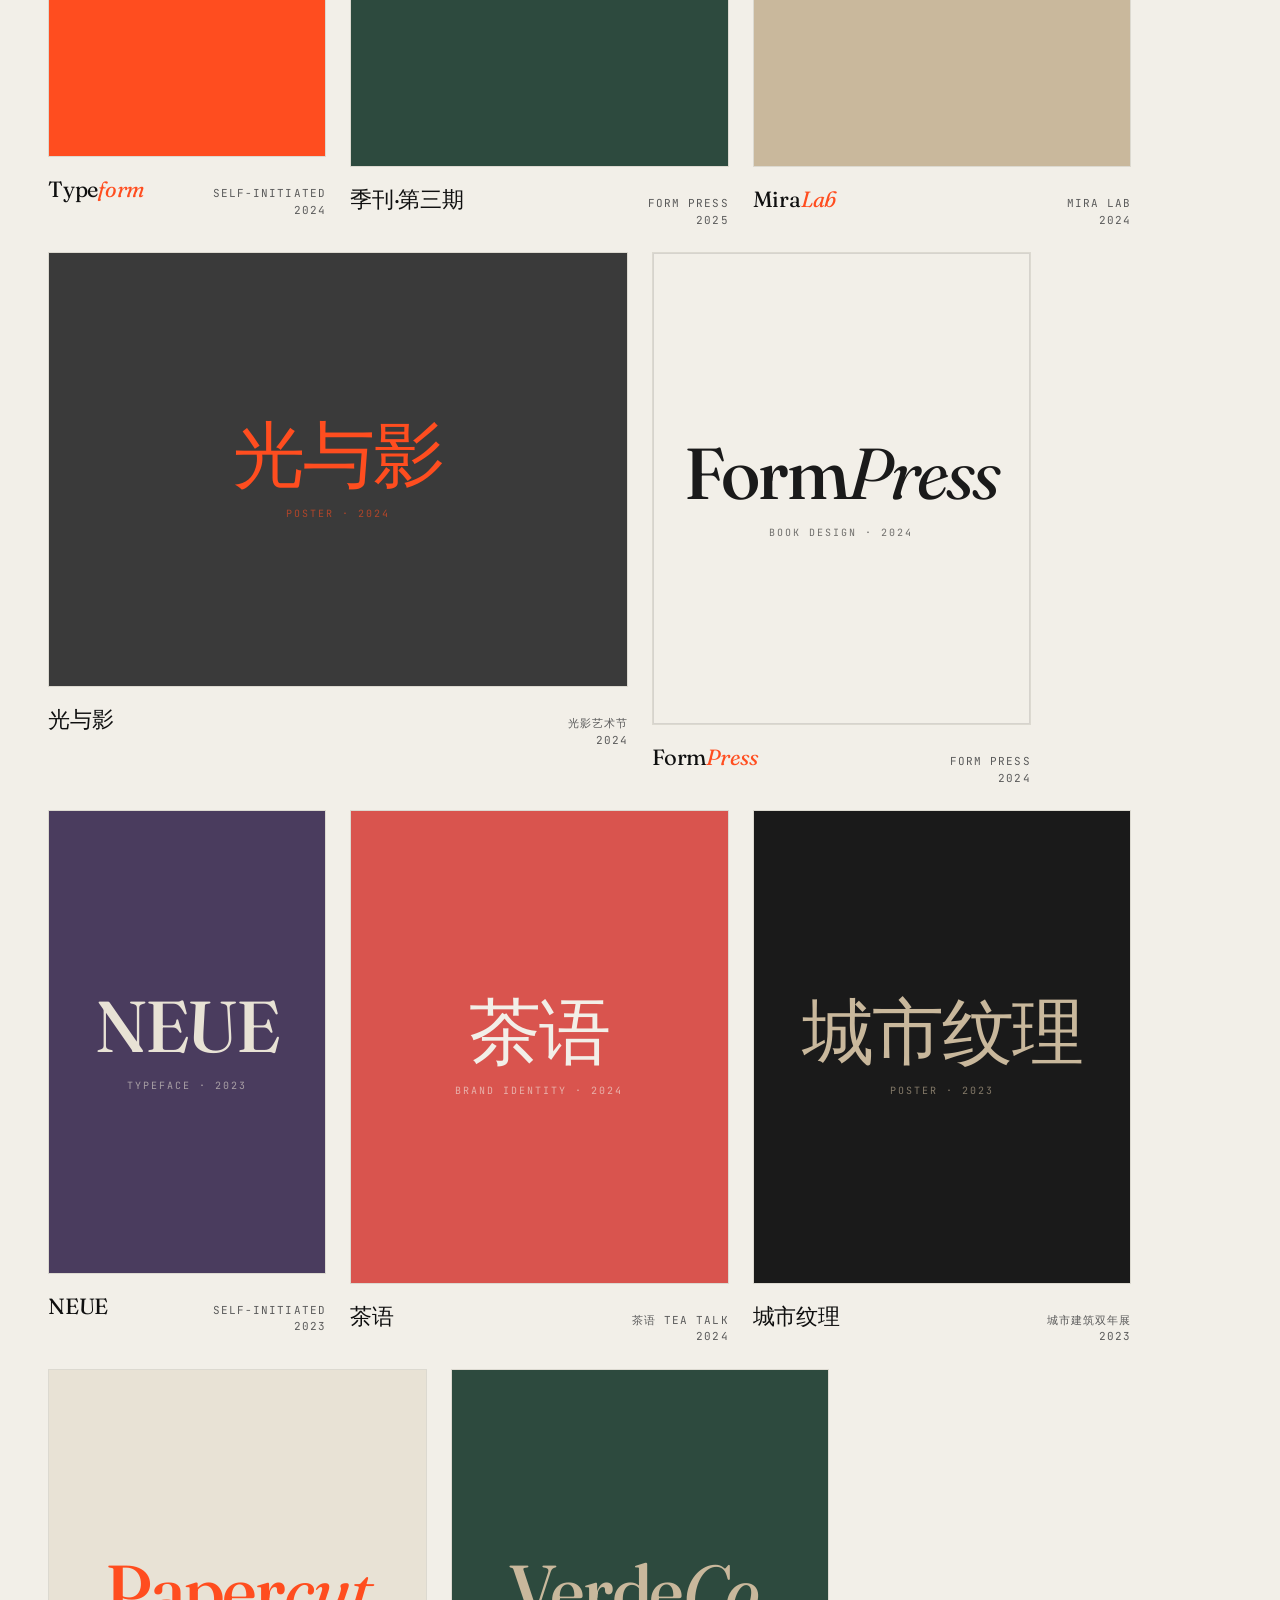
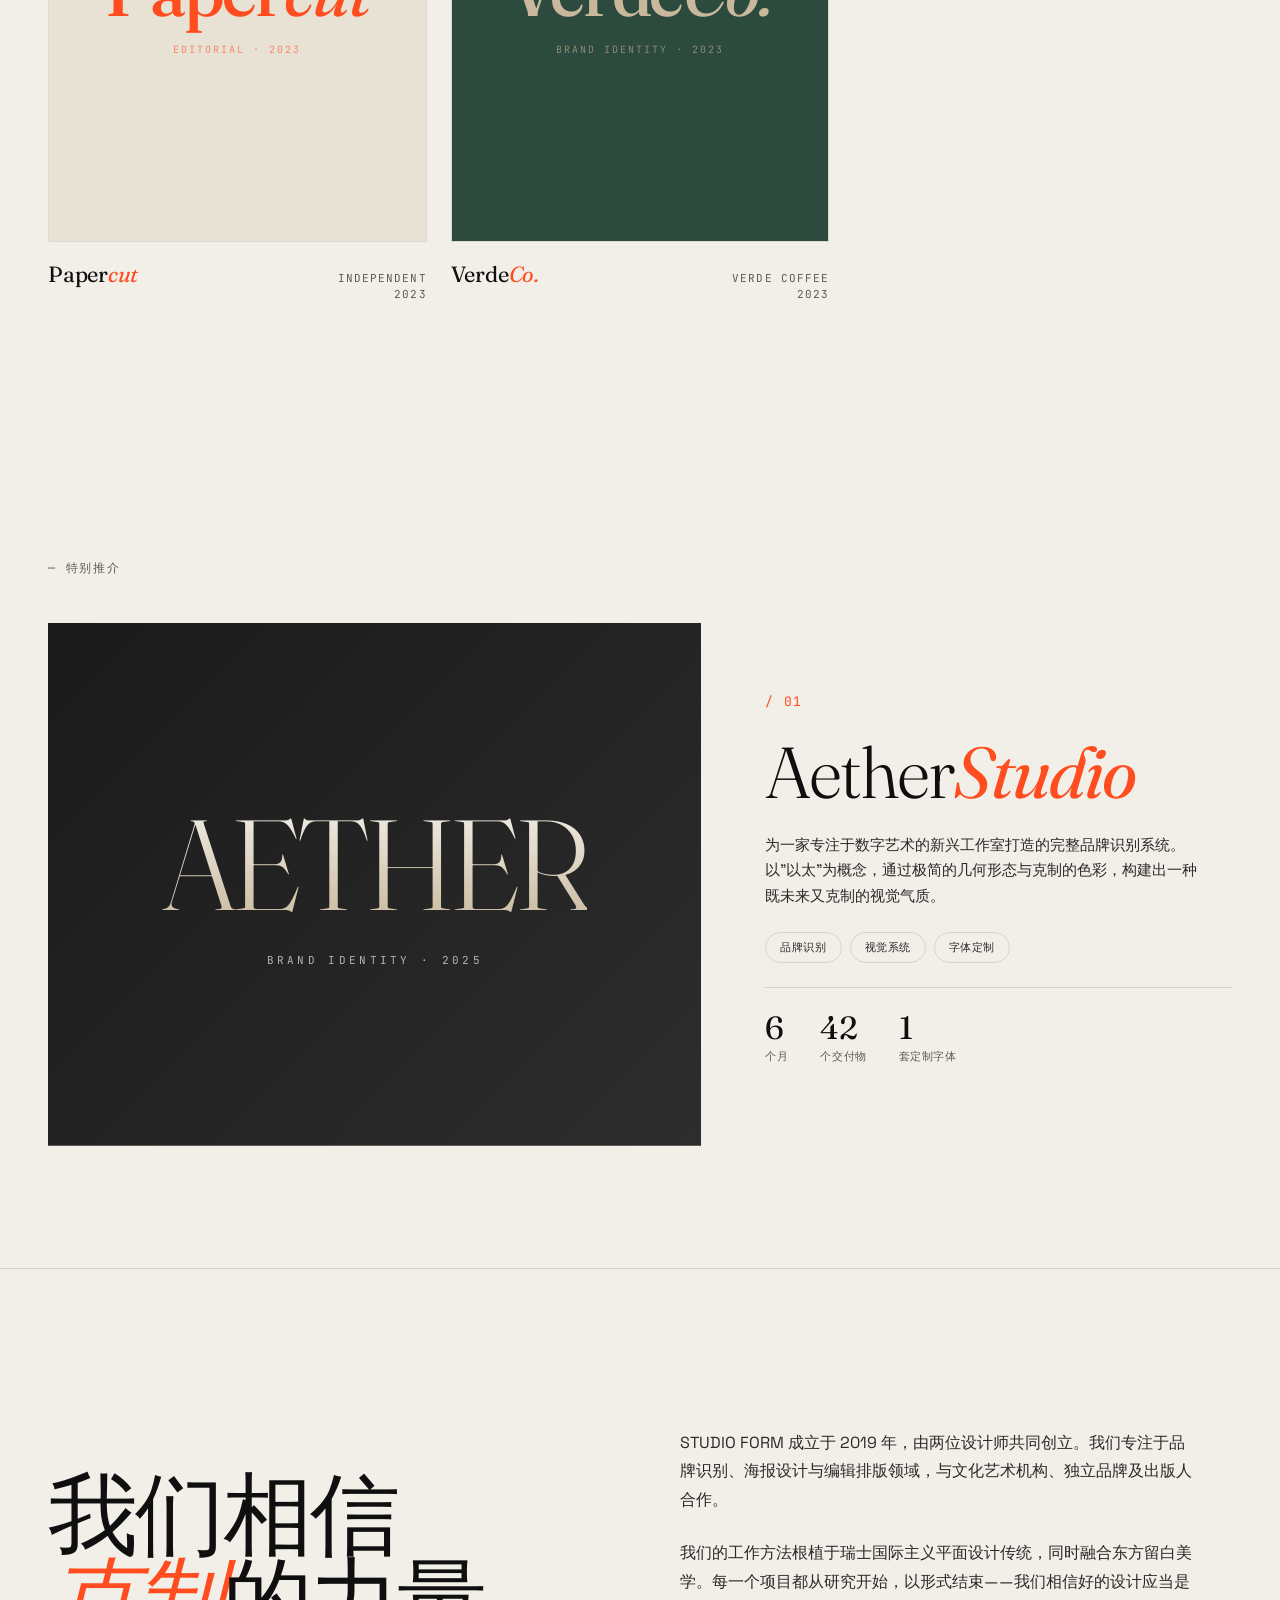
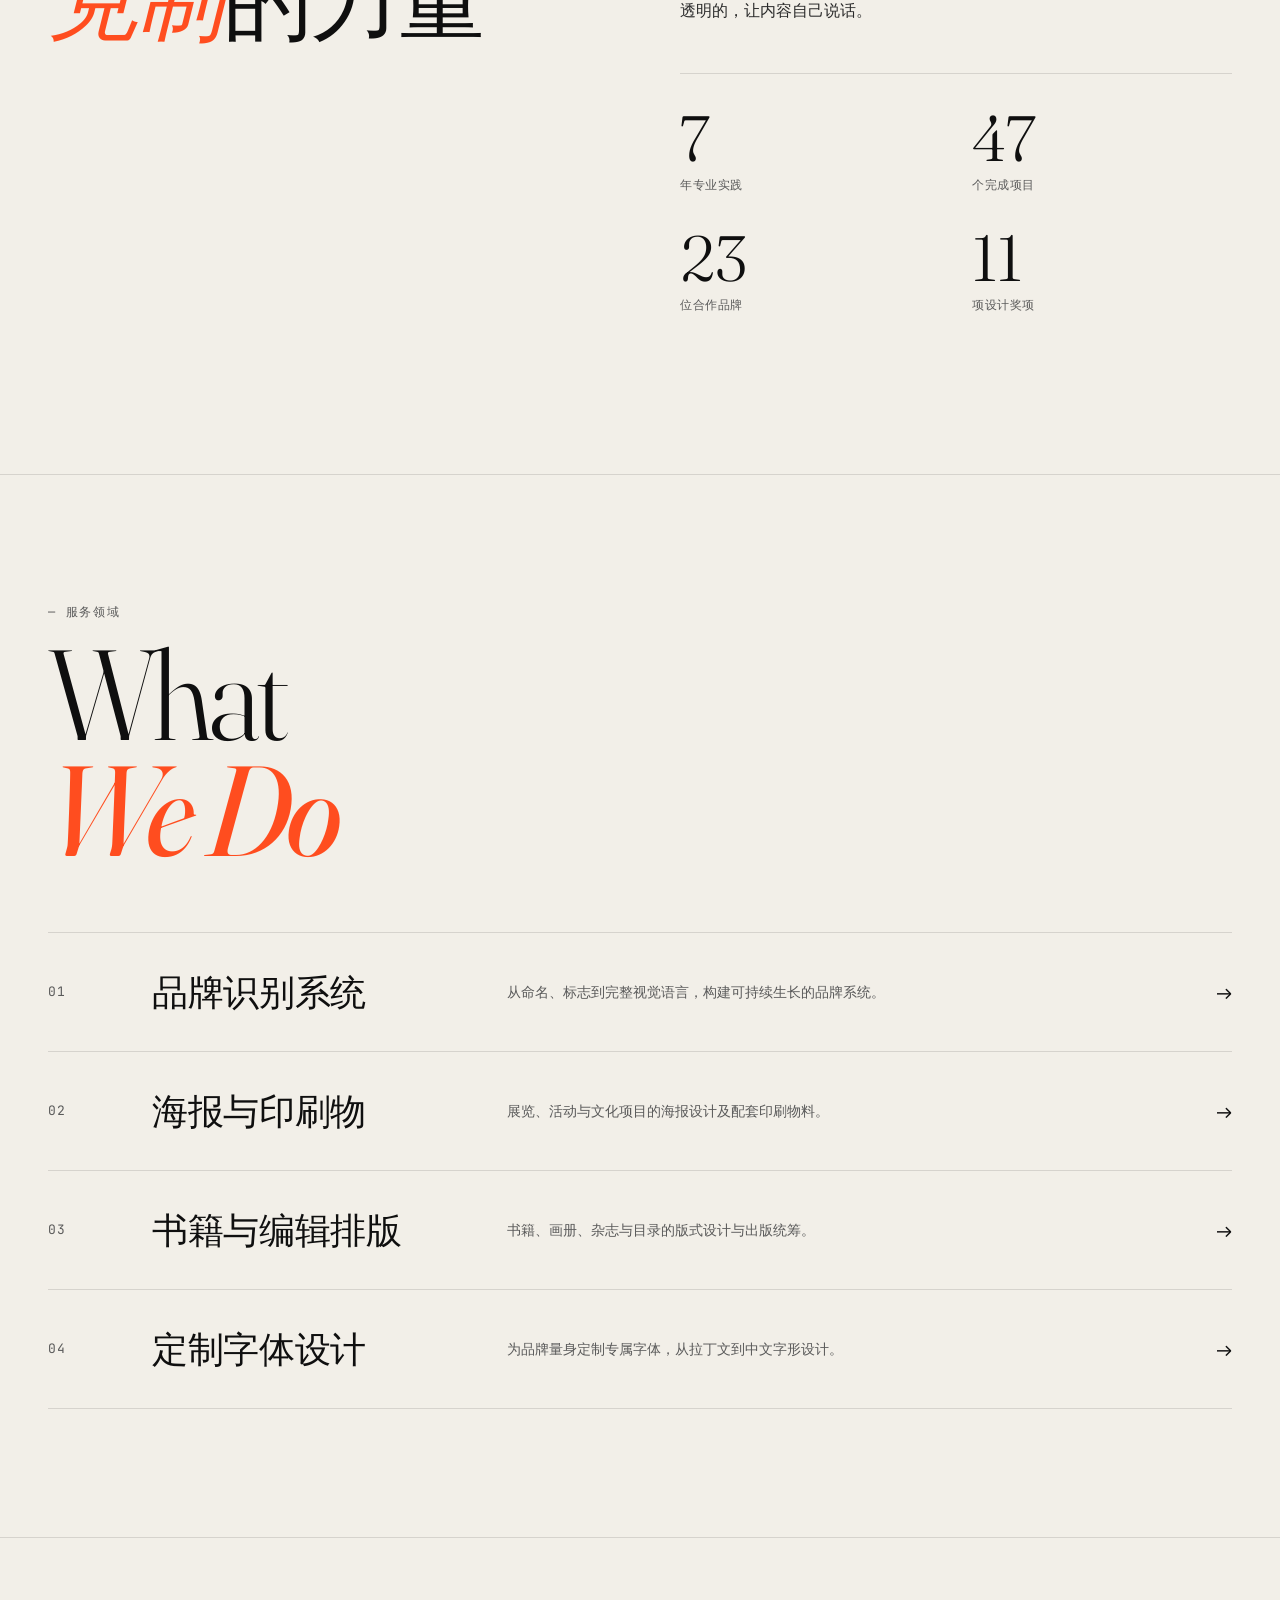
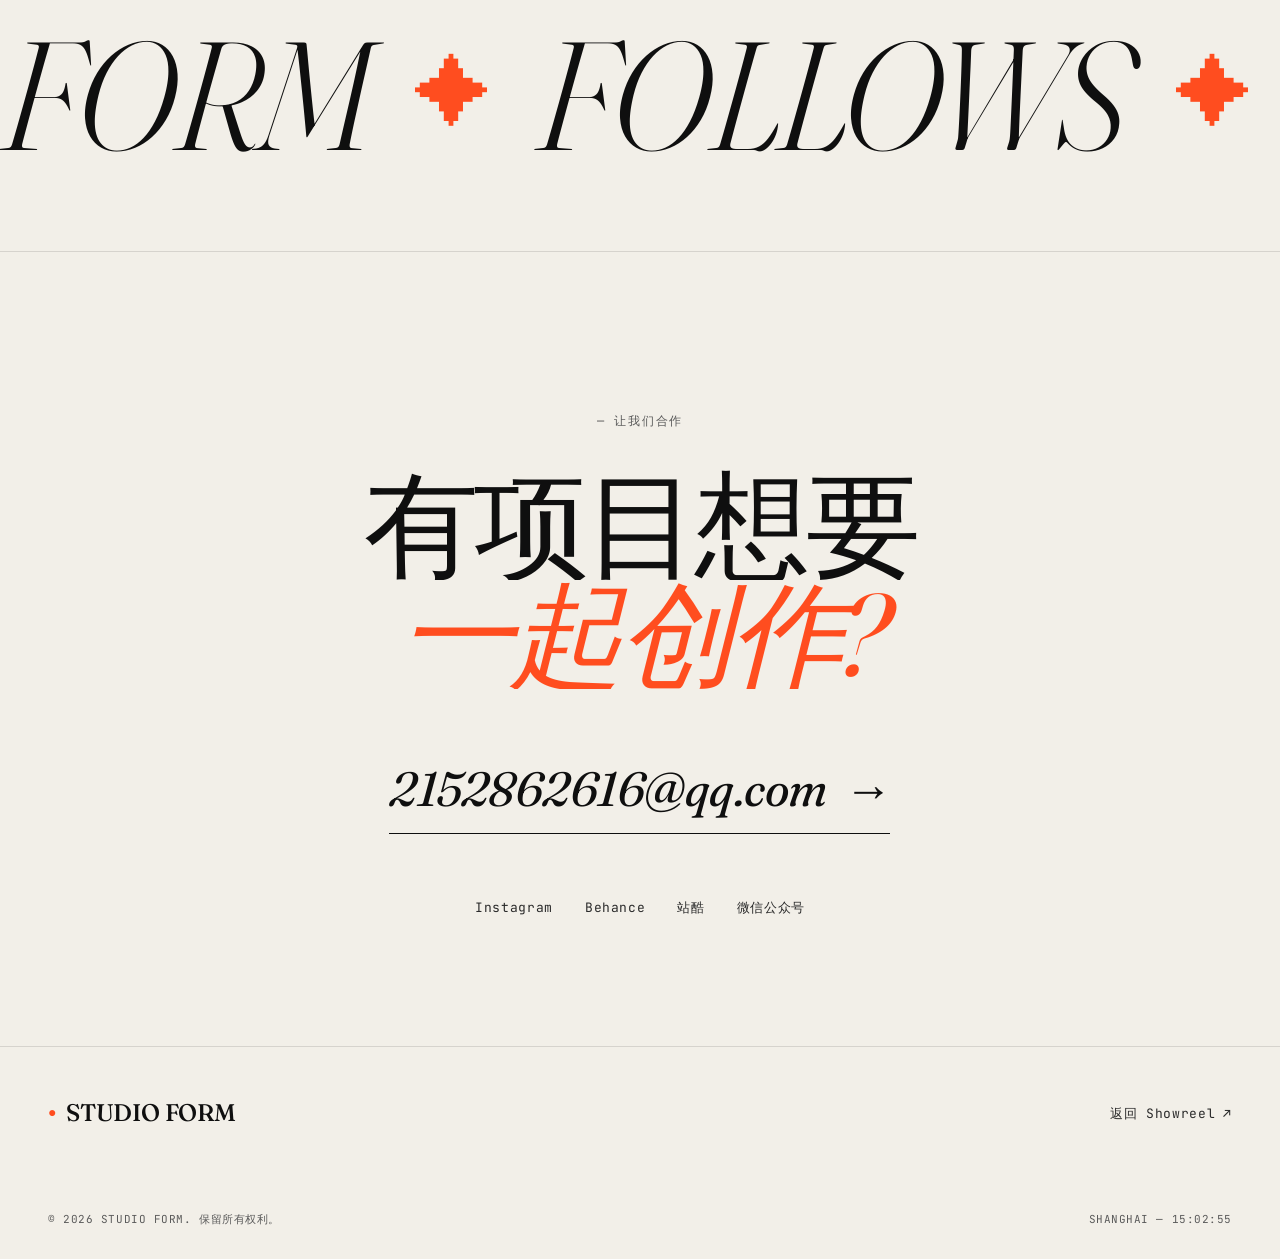
==== commit 9ae43042: "add project3" ====
--- a/projects/02-graphic-design/index.html
+++ b/projects/02-graphic-design/index.html
@@ -65,8 +65,8 @@
       <div class="menu__footer">
         <div class="menu__col">
           <div class="menu__col-label">联系</div>
-          <a href="mailto:hello@studioform.design" data-cursor="hover">hello@studioform.design</a>
-          <a href="tel:+8613800000000" data-cursor="hover">+86 138 0000 0000</a>
+          <a href="mailto:2152862616@qq.com" data-cursor="hover">2152862616@qq.com</a>
+          <a href="tel:00000000000" data-cursor="hover">000 0000 0000</a>
         </div>
         <div class="menu__col">
           <div class="menu__col-label">社交</div>
@@ -290,8 +290,8 @@
         <span class="reveal-line">有项目想要</span>
         <span class="reveal-line"><em>一起创作?</em></span>
       </h2>
-      <a href="mailto:hello@studioform.design" class="contact__email magnetic" data-cursor="hover" data-strength="0.3">
-        hello@studioform.design
+      <a href="mailto:2152862616@qq.com" class="contact__email magnetic" data-cursor="hover" data-strength="0.3">
+        2152862616@qq.com
         <span class="contact__email-arrow">→</span>
       </a>
       <div class="contact__socials reveal-up">
